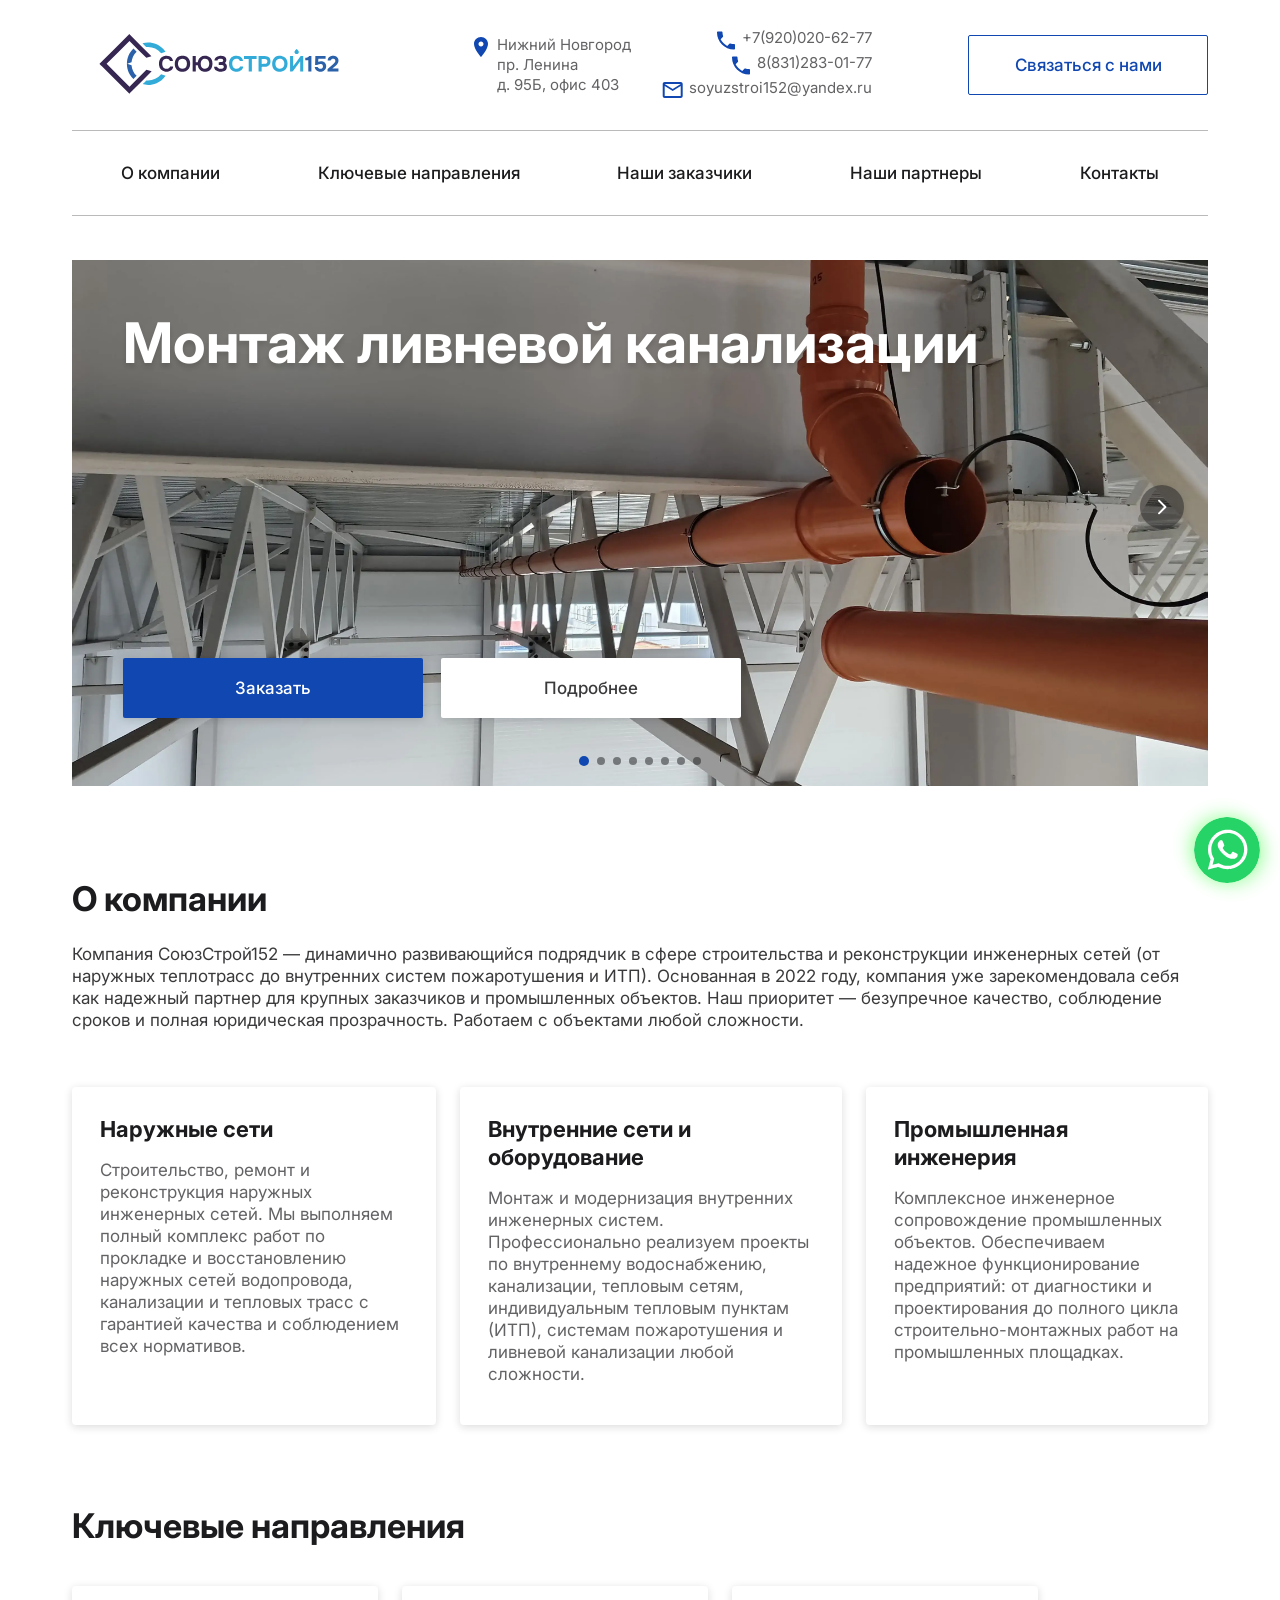
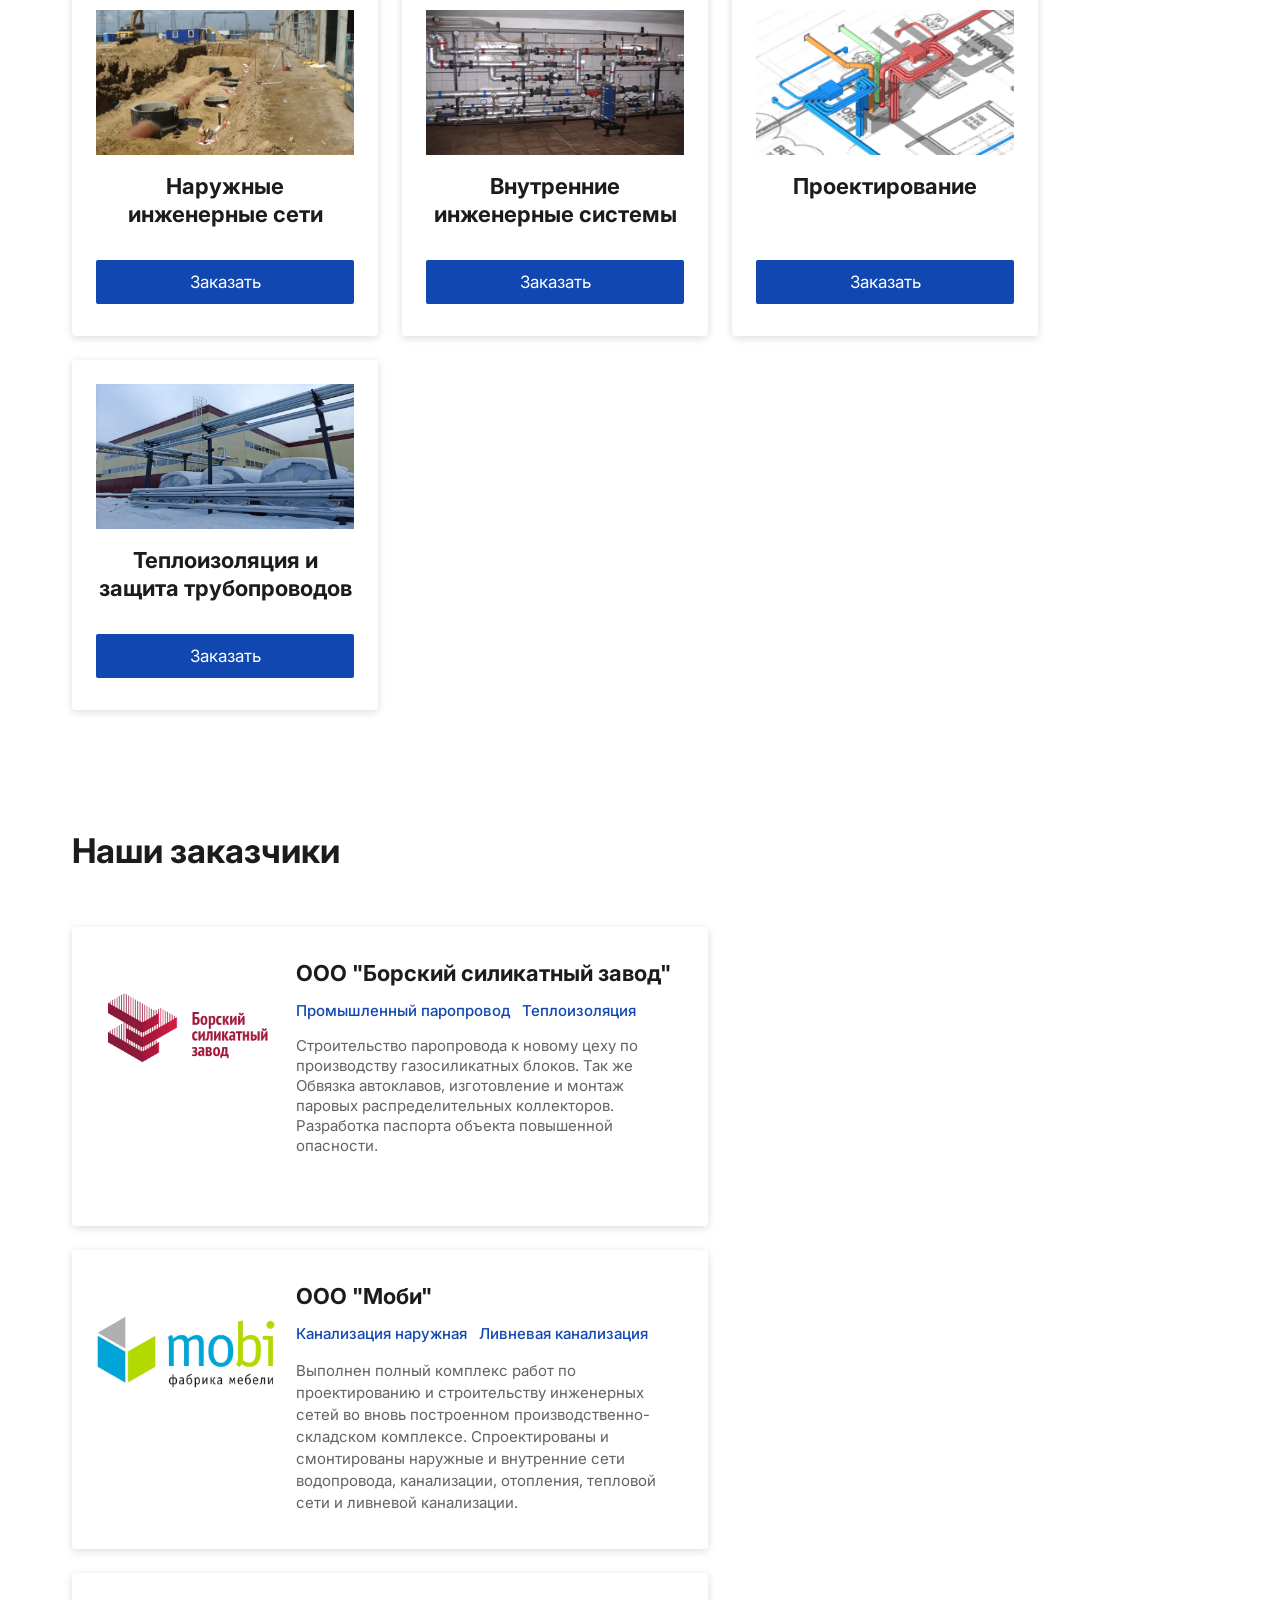
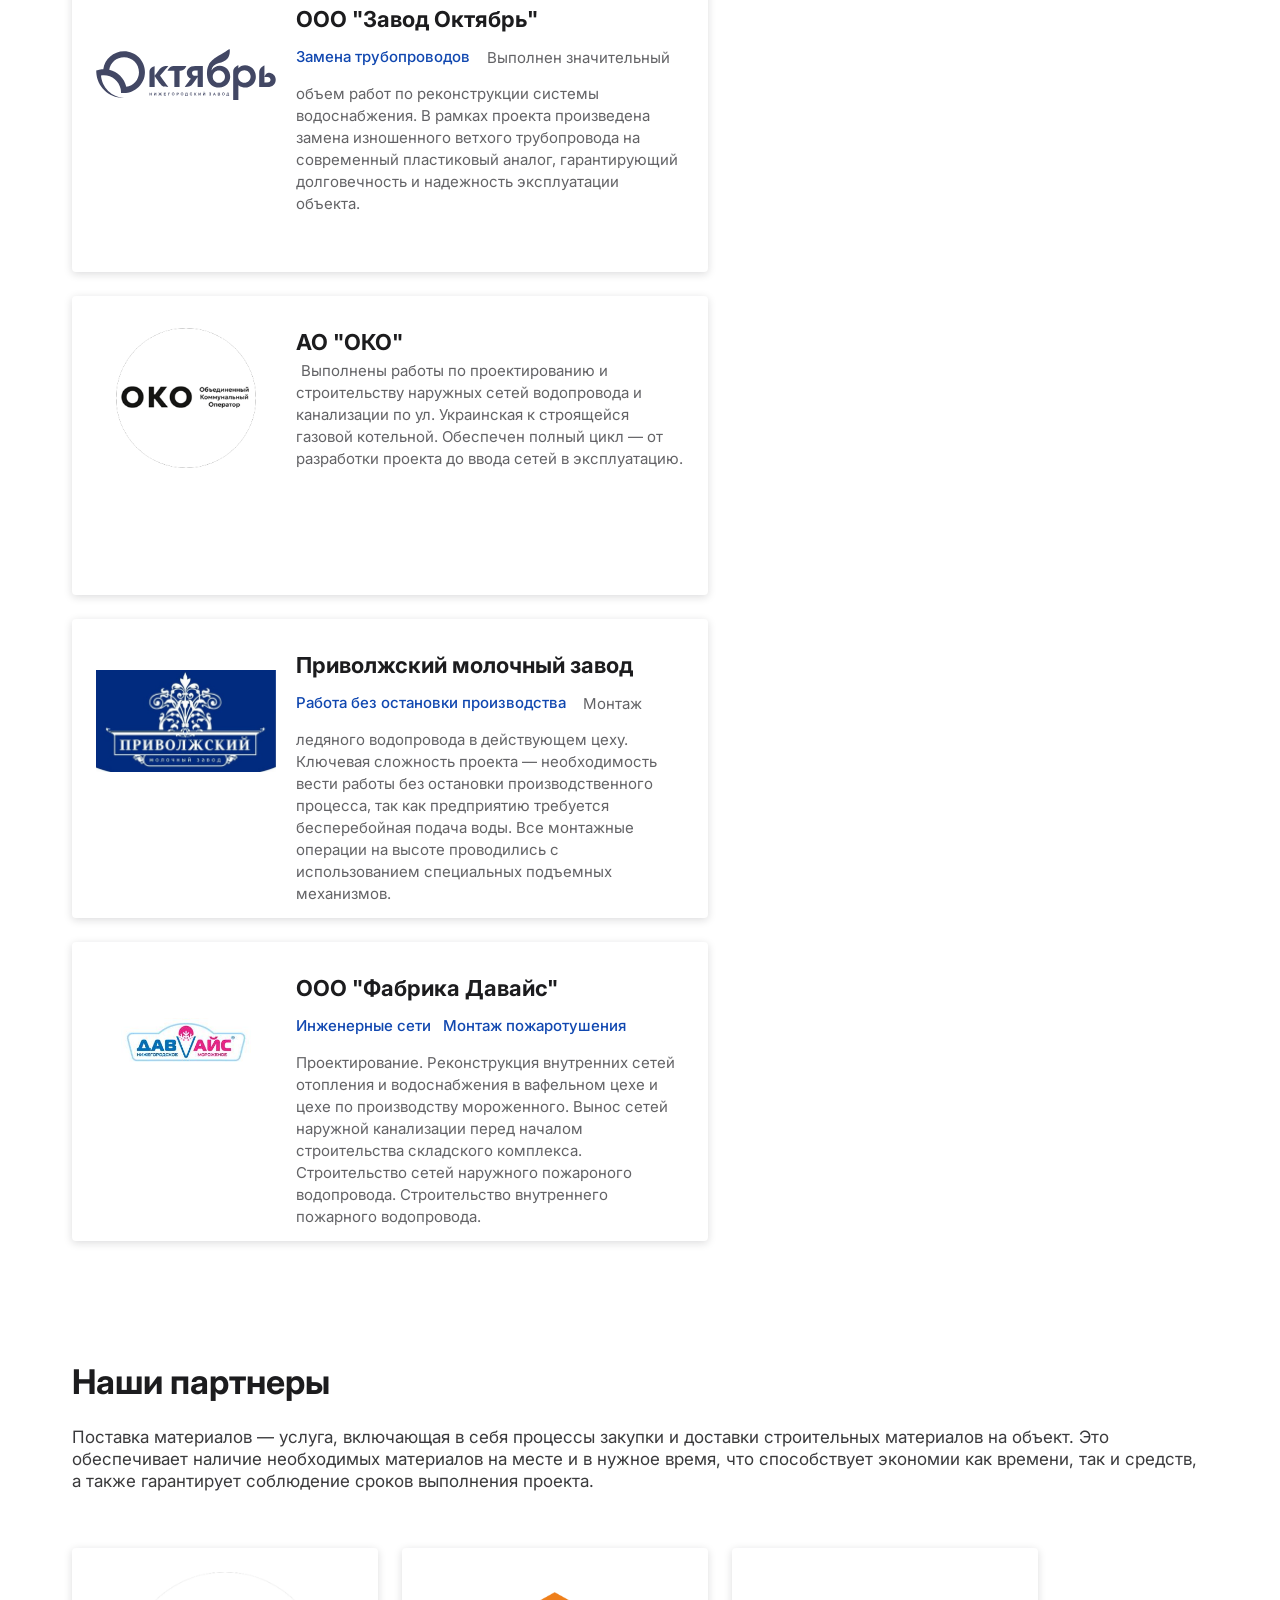
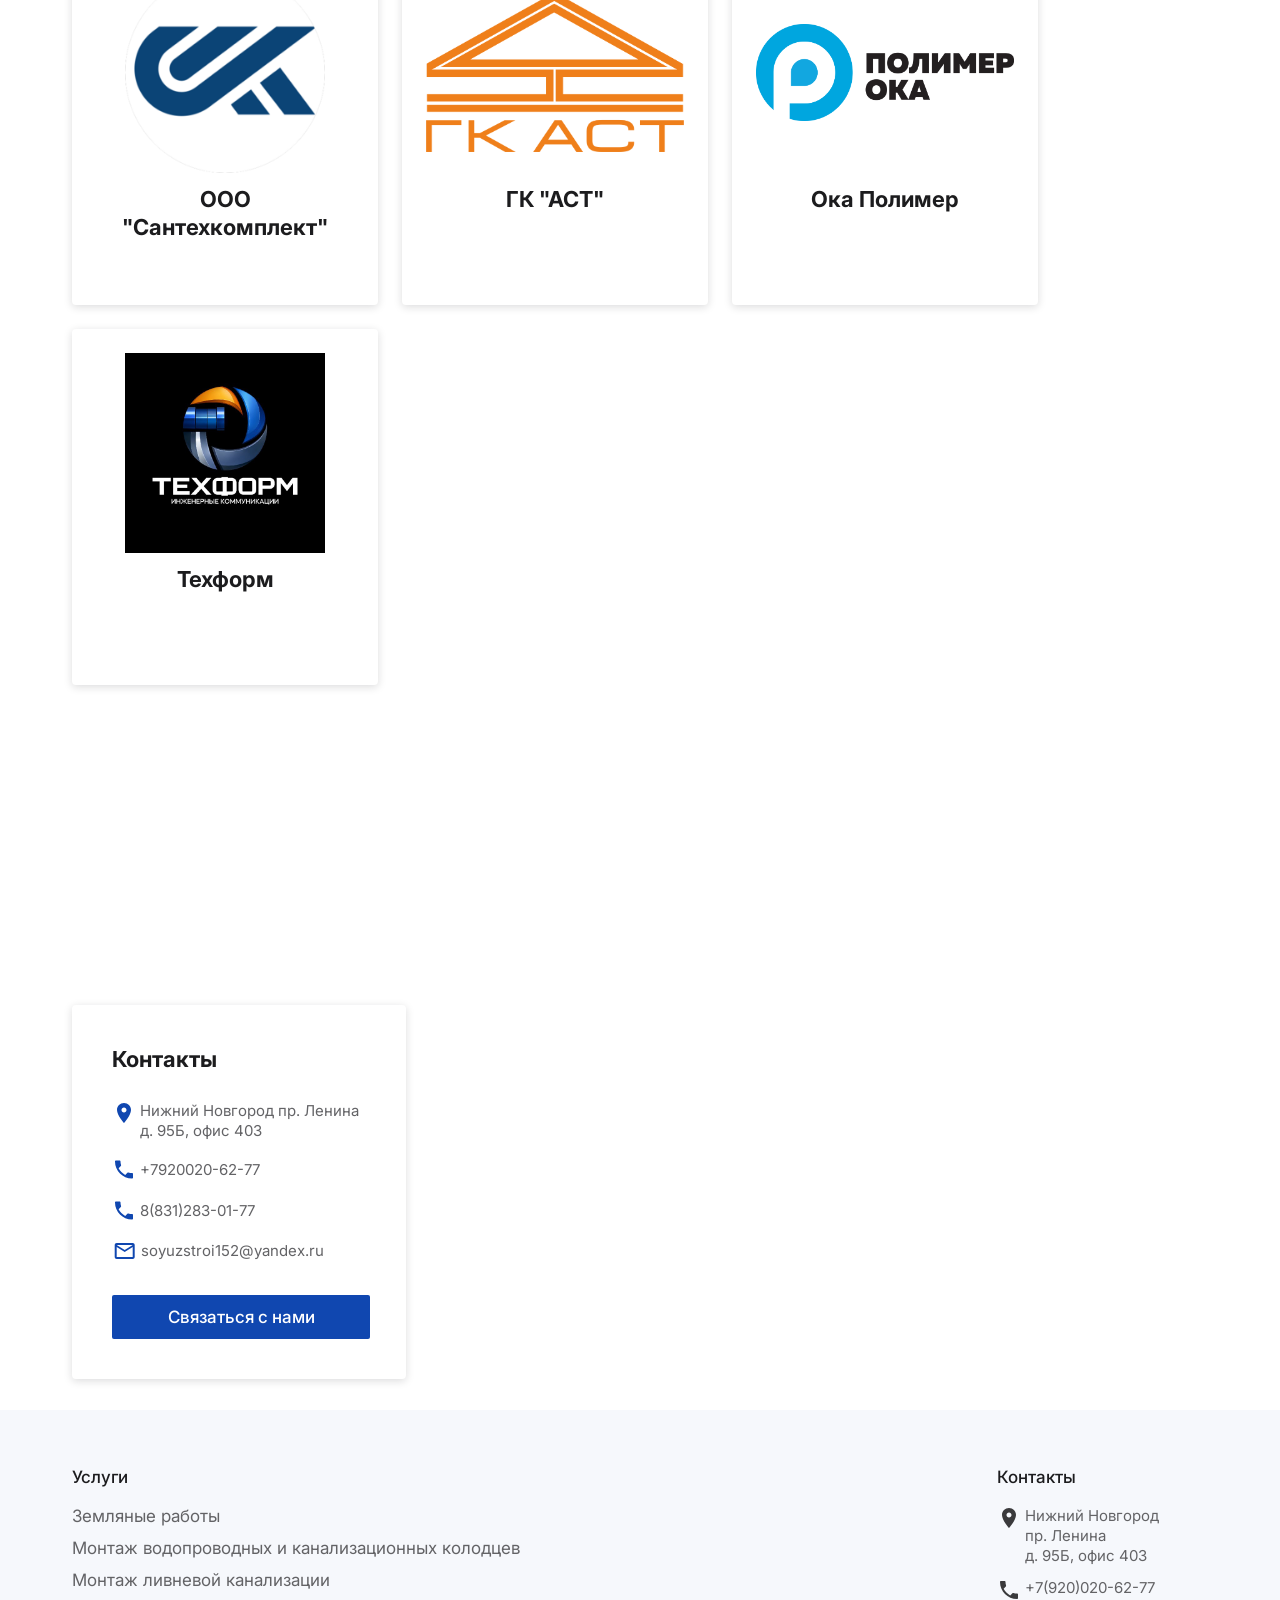
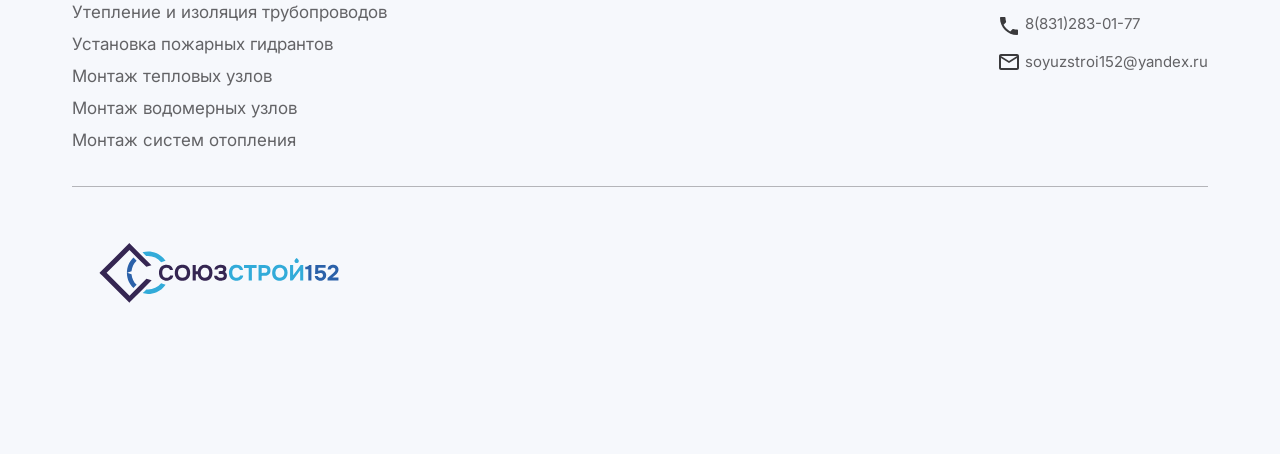
==== index.html @ fe75e85d "add montazh-livnevoi-kanalizacii page" ====
<!DOCTYPE html>
<html lang="ru">

<head>
   <meta charset="UTF-8">
    <meta name="viewport" content="width=device-width, initial-scale=1, maximum-scale=1">
    <meta name="format-detection" content="telephone=no">

    <!-- Primary Meta Tags (для поисковых систем) -->
   <title>СоюзСтрой152 | Строительство и реконструкция инженерных сетей в Нижнем Новгороде</title>
    <meta name="description" content="Строительство и реконструкция наружных и внутренних инженерных сетей в Нижнем Новгороде и области. Водопровод, канализация, отопление, ИТП, пожаротушение, ливневка, паропроводы. Работа с крупными заказчиками. Звоните: +7(920)020-62-77">
    <meta name="keywords" content="строительство инженерных сетей Нижний Новгород, реконструкция, водопровод, канализация, отопление, ИТП, пожаротушение, монтаж на высоте, СоюзСтрой152">
    <meta name="robots" content="index, follow">
    <meta name="author" content="СоюзСтрой152">
    <!-- Open Graph Meta Tags -->
   <meta property="og:title" content="СоюзСтрой152 | Строительство и реконструкция инженерных сетей в Нижнем Новгороде">
    <meta property="og:description" content="Строительство и реконструкция наружных и внутренних инженерных сетей. Водопровод, канализация, отопление, ИТП, пожаротушение. Работа с крупными заказчиками. +7(920)020-62-77">
    <meta property="og:image" content="https://www.soyuzstroi152.ru/assets/banners/Banner7.webp">
    <meta property="og:image:alt" content="СоюзСтрой152 - Строительство и реконструкция инженерных сетей в Нижнем Новгороде">
    <meta property="og:url" content="https://www.soyuzstroi152.ru">
    <meta property="og:type" content="website">
    <meta property="og:site_name" content="СоюзСтрой152">
    <link rel="icon" href="favicon-32x32.ico" type="image/x-icon">
    <link rel="shortcut icon" href="favicon-32x32.ico" type="image/x-icon">
    <!-- Twitter Card Tags -->
    <meta name="twitter:card" content="summary_large_image">
    <meta name="twitter:title" content="СоюзСтрой152">
    <meta name="twitter:description"
        content="Строительство и реконструкция наружных и внутренних инженерных сетей. Водопровод, канализация, отопление, ИТП, пожаротушение, ливневка, паропроводы. Работа с крупными заказчиками, монтаж на высоте, теплоизоляция. Надёжно и без остановки производства. Звоните: +7(920)020-62-77">
    <meta name="twitter:image" content="https://www.soyuzstroi152.ru/assets/banners/Banner7.webp">
    <meta name="twitter:url" content="https://www.soyuzstroi152.ru">
    <!-- Yandex.Metrika counter -->
    <script type="text/javascript">
        (function(m,e,t,r,i,k,a){
            m[i]=m[i]||function(){(m[i].a=m[i].a||[]).push(arguments)};
            m[i].l=1*new Date();
            for (var j = 0; j < document.scripts.length; j++) {if (document.scripts[j].src === r) { return; }}
            k=e.createElement(t),a=e.getElementsByTagName(t)[0],k.async=1,k.src=r,a.parentNode.insertBefore(k,a)
        })(window, document,'script','https://mc.yandex.ru/metrika/tag.js?id=108718761', 'ym');

        ym(108718761, 'init', {webvisor:true, clickmap:true, ecommerce:"dataLayer", referrer: document.referrer, url: location.href, accurateTrackBounce:true, trackLinks:true});
    </script>
    <noscript>
        <div>
            <img src="https://mc.yandex.ru/watch/108718761" style="position:absolute; left:-9999px;" alt="" />
        </div>
    </noscript>
    <!-- /Yandex.Metrika counter -->


    <link rel="stylesheet" href="reset.css" />
    <link rel="stylesheet" href="styles.css" />
    <title>СоюзСтрой152 | Строительство и реконструкция инженерных сетей в Нижнем Новгороде</title>
    <script src="script.js" defer></script>
    <link rel="preconnect" href="https://fonts.googleapis.com">
    <link rel="preconnect" href="https://fonts.gstatic.com" crossorigin>
    <link href="https://fonts.googleapis.com/css2?family=Inter:wght@100..900&display=swap" rel="stylesheet">
   <link rel="manifest" href="/site.webmanifest" type="application/manifest+json">

    <link rel="stylesheet" href="components/modal/modal.css" />
    <script src="components/modal/modal.js" defer></script>
    <link rel="stylesheet" href="components/carousel/carousel.css" />
    <script src="components/carousel/carousel.js" defer></script>
    <link rel="stylesheet" href="components/accordion/accordion.css" />
    <script src="components/accordion/accordion.js" defer></script>
    <link rel="stylesheet" href="components/image/image.css" />
    <script>
    fetch('breadcrumb.json')
        .then(response => response.json())
        .then(data => {
        const script = document.createElement('script');
        script.type = 'application/ld+json';
        script.textContent = JSON.stringify(data);
        document.head.appendChild(script);
        });
    </script>
</head>

<body>
    <div class="page">
        <header class="page-header">
            <a class="logo" href="https://www.soyuzstroi152.ru">
                <img class="logo" src="assets/logo.svg" alt="logo"></a>
            <div class="contacts">
                <div class="contacts">
                    <div class="contacts-col">
                        <div class="contacts-item">
                            <img src="assets/Location.svg" alt="location">
                            <span class="contact-info">
                                Нижний Новгород<br>
                                пр. Ленина<br>
                                д. 95Б, офис 403
                            </span class="contact-info">
                        </div>
                    </div>
                    <div class="contacts-col-right" style="align-items: flex-end">
                        <div class="contacts-item">
                            <img src="assets/Phone.svg" alt="phone">
                            <span href="tel:+79200206277"  class="contact-info">
                                +7(920)020-62-77
                            </span>
                        </div>
                        <div class="contacts-item">
                            <img src="assets/Phone.svg" alt="phone">
                            <span class="contact-info">
                                8(831)283-01-77
                            </span>
                        </div>
                        <div class="contacts-item">
                            <img src="assets/Mail.svg" alt="mail">
                            <span class="contact-info">soyuzstroi152@yandex.ru</span>
                        </div>
                    </div>
                </div>
            </div>
                <a class="header-button" href="tel:+7(920)020-62-77">
                    Связаться с нами
                </a>
                <div class="burger-menu">
                    <div class="menu-toggle" onclick="toggleMenu()">
                        <img src="assets/Menu.svg" alt="burger menu">
                    </div>
                    <div class="menu-items">
                        <button class="menu-close" onclick="toggleMenu()">
                            <img src="assets/close.svg" alt="close" width="24">
                        </button>
                        <ul>
                            <li><a href="https://www.soyuzstroi152.ru/#about">О компании</a></li>
                            <li><a href="https://www.soyuzstroi152.ru/#activities">Ключевые направления</a></li>
                            <li><a href="https://www.soyuzstroi152.ru/#customers">Наши заказчики</a></li>
                            <li><a href="https://www.soyuzstroi152.ru/#friends">Наши партнеры</a></li>
                            <li><a href="https://www.soyuzstroi152.ru/#contacts">Контакты</a></li>
                        </ul>
                        <div class="contacts-col-container1">
                            <div class="contacts-item">
                                <img src="assets/Location.svg" alt="location" width="20">
                                <h5>
                                    Нижний Новгород
                                    пр. Ленина
                                    д. 95Б, офис 403
                                </h5>
                            </div>
                            <div class="contacts-item1">
                                <img src="assets/Phone.svg" alt="phone" width="20">
                                <h5>
                                    +7(920)020-62-77
                                </h5>
                            </div>
                            <div class="contacts-item1">
                                <img src="assets/Mail.svg" alt="mail" width="20">
                                <h5>soyuzstroi152@yandex.ru</h5>
                            </div>
                        </div>
                        <a class="menu-button"
                            href="tel:+7(920)020-62-77">Связаться
                            с нами</a>
                    </div>
                </div>
                <div class="overlay hidden" onclick="toggleMenu()"></div>
        </header>
        <div class="menu">
            <div class="menu-item">
                <a href="#about">О компании</a>
            </div>
            <div class="menu-item">
                <a href="#activities">Ключевые направления</a>
            </div>
            <div class="menu-item">
                <a href="#customers">Наши заказчики</a>
            </div>
            <div class="menu-item">
                <a href="#friends">Наши партнеры</a>
            </div>
            <div class="menu-item">
                <a href="#contacts">Контакты</a>
            </div>
        </div>
        <div class="carousel autoscroll">
            <div class="slides mobile-full-screen">
                <div class="slide show">
                    <div class="banner">
                        <div class="image cover 54x25 mobile:3x2">
                            <img src="assets/banners/Banner1.webp"
                                srcset="assets/banners/Banner_mob1.webp 600w, assets/banners/Banner1.webp"
                                sizes="(max-width: 600px) 600px, 100vw" alt="banner">
                        </div>
                        <div class="inner">
                            <div class="text">
                                <h1>Монтаж ливневой канализации</h1>
                            </div>
                            <div class="buttons">
                                <button class="button1" onclick="openModal('form-modal')">Заказать</button>
                                <button class="button2"
                                    onclick="goToLink('https://www.soyuzstroi152.ru/montazh-livnevoi-kanalizacii')">Подробнее
                                </button>
                            </div>
                        </div>
                    </div>
                </div>
                <div class="slide show">
                    <div class="banner">
                        <div class="image cover 54x25 mobile:3x2">
                            <img src="assets/banners/Banner2.webp"
                                srcset="assets/banners/Banner_mob2.webp 600w, assets/banners/Banner2.webp"
                                sizes="(max-width: 600px) 600px, 100vw" alt="banner">
                        </div>
                        <div class="inner">
                            <div class="text">
                                <h1 >Установка пожарных гидрантов</h1>
                            </div>
                            <div class="buttons">
                                <button class="button1" onclick="openModal('form-modal')">Заказать</button>
                                 <button class="button2"
                                    onclick="goToLink('https://www.soyuzstroi152.ru/ustanovka-pozharnih-gidrantov')">Подробнее
                                </button>
                            </div>
                        </div>
                    </div>
                </div>
                <div class="slide show">
                    <div class="banner">
                        <div class="image cover 54x25 mobile:3x2">
                            <img src="assets/banners/Banner3.webp"
                                srcset="assets/banners/Banner_mob3.webp 600w, assets/banners/Banner3.webp"
                                sizes="(max-width: 600px) 600px, 100vw" alt="banner">
                        </div>
                        <div class="inner">
                            <div class="text">
                                <h1 id="text">Утепление и изоляция трубопроводов</h1>
                            </div>
                            <div class="buttons">
                                <button class="button1" onclick="openModal('form-modal')">Заказать</button>
                            </div>
                        </div>
                    </div>
                </div>
                <div class="slide show">
                    <div class="banner">
                        <div class="image cover 54x25 mobile:3x2">
                            <img src="assets/banners/Banner4.webp"
                                srcset="assets/banners/Banner_mob4.webp 600w, assets/banners/Banner4.webp"
                                sizes="(max-width: 600px) 600px, 100vw" alt="banner">
                        </div>
                        <div class="inner">
                            <div class="text">
                                <h1>Земляные работы</h1>
                            </div>
                            <div class="buttons">
                                <button class="button1" onclick="openModal('form-modal')">Заказать</button>
                            </div>
                        </div>
                    </div>
                </div>
                <div class="slide show">
                    <div class="banner">
                        <div class="image cover 54x25 mobile:3x2">
                            <img src="assets/banners/Banner5.webp"
                                srcset="assets/banners/Banner_mob5.webp 600w, assets/banners/Banner5.webp"
                                sizes="(max-width: 600px) 600px, 100vw" alt="banner">
                        </div>
                        <div class="inner">
                            <div class="text">
                                <h1 id="text">Монтаж водопроводных и канализационных колодцев</h1>
                            </div>
                            <div class="buttons">
                                <button class="button1" onclick="openModal('form-modal')">Заказать</button>
                            </div>
                        </div>
                    </div>
                </div>
                 <div class="slide show">
                    <div class="banner">
                        <div class="image cover 54x25 mobile:3x2">
                            <img src="assets/banners/Banner6.webp"
                                srcset="assets/banners/Banner_mob6.webp 600w, assets/banners/Banner6.webp"
                                sizes="(max-width: 600px) 600px, 100vw" alt="banner">
                        </div>
                        <div class="inner">
                            <div class="text">
                                <h1 id="text">Монтаж водомерных узлов</h1>
                            </div>
                            <div class="buttons">
                                <button class="button1" onclick="openModal('form-modal')">Заказать</button>
                            </div>
                        </div>
                    </div>
                </div>
                <div class="slide show">
                    <div class="banner">
                        <div class="image cover 54x25 mobile:3x2">
                            <img src="assets/banners/Banner7.webp"
                                srcset="assets/banners/Banner_mob7.webp 600w, assets/banners/Banner7.webp"
                                sizes="(max-width: 600px) 600px, 100vw" alt="banner">
                        </div>
                        <div class="inner">
                            <div class="text">
                                <h1>Монтаж тепловых узлов</h1>
                            </div>
                            <div class="buttons">
                                <button class="button1" onclick="openModal('form-modal')">Заказать</button>
                            </div>
                        </div>
                    </div>
                </div>
                <div class="slide show">
                    <div class="banner">
                        <div class="image cover 54x25 mobile:3x2">
                            <img src="assets/banners/Banner8.webp"
                                srcset="assets/banners/Banner_mob8.webp 600w, assets/banners/Banner8.webp"
                                sizes="(max-width: 600px) 600px, 100vw" alt="banner">
                        </div>
                        <div class="inner">
                            <div class="text">
                                <h1>Монтаж систем отопления</h1>
                            </div>
                            <div class="buttons">
                                <button class="button1" onclick="openModal('form-modal')">Заказать</button>
                            </div>
                        </div>
                    </div>
                </div>
            </div>
            <div class="controls dark">
                <button class="prev">
                    <img src="assets/Previous.svg" alt="back">
                </button>
                <button class="next">
                    <img src="assets/Next.svg" alt="forward">
                </button>
            </div>
            <div class="indicators inside">
            </div>
        </div>
        <div class="info" id="about">
            <h2>О компании</h2>
            <p>
                Компания СоюзСтрой152 — динамично развивающийся подрядчик в сфере строительства и реконструкции инженерных сетей 
                (от наружных теплотрасс до внутренних систем пожаротушения и ИТП). 
                Основанная в 2022 году, компания уже зарекомендовала себя как надежный партнер для крупных заказчиков и промышленных объектов. 
                Наш приоритет — безупречное качество, соблюдение сроков и полная юридическая прозрачность. Работаем с объектами любой сложности.
            </p>
        </div>
        <div class="advantage-list">
            <div class="advantage-card">
                <div class="advantage-title">
                    <h3>Наружные сети</h3>
                </div>
                <p style="color: #636366;">Строительство, ремонт и реконструкция наружных инженерных сетей. 
                    Мы выполняем полный комплекс работ по прокладке и восстановлению наружных сетей водопровода, канализации и тепловых трасс с 
                    гарантией качества и соблюдением всех нормативов.
                </p>
            </div>
            <div class="advantage-card">
                <div class="advantage-title">
                    <h3>Внутренние сети и оборудование</h3>
                </div>
                <p style="color: #636366;">Монтаж и модернизация внутренних инженерных систем. 
                    Профессионально реализуем проекты по внутреннему водоснабжению, канализации, тепловым сетям, индивидуальным тепловым пунктам (ИТП), 
                    системам пожаротушения и ливневой канализации любой сложности.
                </p>
            </div>
            <div class="advantage-card">
                <div class="advantage-title">
                    <h3>Промышленная инженерия</h3>
                </div>
                <p style="color: #636366;">Комплексное инженерное сопровождение промышленных объектов. 
                    Обеспечиваем надежное функционирование предприятий: от диагностики и проектирования 
                    до полного цикла строительно-монтажных работ на промышленных площадках.
                </p>
            </div>
        </div>
        <div class="heading" id="activities">
            <h2>Ключевые направления</h2>
        </div>
        <div class="card-list">
            <div class="card">
                <img class="image-card" src="assets/activities/activities1.webp" alt="delivery">
                <h3 class="card-title1">Наружные инженерные сети</h3>
                <button class="button3" onclick="openModal('form-modal')">Заказать</button>
            </div>
            <div class="card">
                <img class="image-card"  src="assets/activities/activities2.webp" 
                    alt="loading into the car">
                <h3 class="card-title1">Внутренние инженерные системы</h3>
                <button class="button3" onclick="openModal('form-modal')">Заказать</button>
            </div>
            <div class="card">
                <img class="image-card" src="assets/activities/activities3.webp" 
                    alt="oversized transportation">
                <h3 class="card-title1">Проектирование</h3>
                <button class="button3" onclick="openModal('form-modal')">Заказать</button>
            </div>
            <div class="card">
                <img class="image-card"  src="assets/activities/activities4.webp" 
                    alt="multimodal transportation">
                <h3 class="card-title1">Теплоизоляция и защита трубопроводов</h3>
                <button class="button3" onclick="openModal('form-modal')">Заказать</button>
            </div>
        </div>
        <div class="info" id="customers">
            <h2>Наши заказчики</h2>
        </div>
        <div class="card-list">
            <div class="card-equipment">
                <div class="card-image">
                    <div class="image 9x7 mobile:3x2">
                        <img src="assets/customers/bsz.png" alt="borskii silikatnii zavod">
                    </div>
                </div>
                <div class="description">
                    <h3>ООО "Борский силикатный завод"</h3>
                    <div class="card-links">
                        <a onclick="openModal('form-modal')">Промышленный паропровод</a>
                        <a onclick="openModal('form-modal')">Теплоизоляция</a>
                    </div>
                    <span class="equipment-info" style="display: flex">Строительство паропровода к новому цеху по производству газосиликатных блоков. 
                        Так же Обвязка автоклавов, изготовление и монтаж паровых распределительных коллекторов. 
                        Разработка паспорта объекта повышенной опасности.
                    </span>
                </div>
            </div>
            <div class="card-equipment">
                <div class="card-image">
                    <div class="image 9x7 mobile:3x2">
                        <img src="assets/customers/mobi.png" alt="mobi">
                    </div>
                </div>
                <div class="description">
                    <h3>ООО "Моби"</h3>
                    <div class="card-links">
                        <a onclick="openModal('form-modal')"> Канализация наружная </a>
                        <a onclick="openModal('form-modal')"> Ливневая канализация </a>
                    </div>
                    <span class="equipment-info">Выполнен полный комплекс работ по проектированию и строительству инженерных сетей во вновь построенном 
                        производственно-складском комплексе. Спроектированы и смонтированы наружные и внутренние сети водопровода, канализации, отопления, 
                        тепловой сети и ливневой канализации.
                    </span>
                </div>
            </div>
            <div class="card-equipment">
                <div class="card-image">
                    <div class="image 9x7 mobile:3x2">
                          <img src="assets/customers/oktyabr.svg" alt="oktyabr">
                    </div>
                </div>
                <div class="description">
                    <h3>ООО "Завод Октябрь"</h3>
                    <div class="card-links">
                        <a onclick="openModal('form-modal')">Замена трубопроводов</a>
                    </div>
                    <span class="equipment-info">Выполнен значительный объем работ по реконструкции системы водоснабжения. 
                        В рамках проекта произведена замена изношенного ветхого трубопровода на современный пластиковый аналог, 
                        гарантирующий долговечность и надежность эксплуатации объекта.
                    </span>
                </div>
            </div>
            <div class="card-equipment">
                <div class="card-image">
                    <div class="image 9x7 mobile:3x2">
                          <img src="assets/customers/oko.png" alt="oko">
                    </div>
                </div>
                <div class="description">
                    <h3>АО "ОКО"</h3>
                    <div class="card-links">
                    </div>
                    <span span class="equipment-info">Выполнены работы по проектированию и строительству наружных сетей водопровода и канализации по ул. Украинская 
                        к строящейся газовой котельной. Обеспечен полный цикл — от разработки проекта до ввода сетей в эксплуатацию.
                    </span>
                </div>
            </div>
            <div class="card-equipment">
                <div class="card-image">
                    <div class="image 9x7 mobile:3x2">
                        <img src="assets/customers/pmz.jpg" alt="pmz">
                    </div>
                </div>
                <div class="description">
                    <h3>Приволжский молочный завод</h3>
                    <div class="card-links">
                        <a onclick="openModal('form-modal')">Работа без остановки производства</a>
                    </div>
                    <span class="equipment-info">Монтаж ледяного водопровода в действующем цеху. 
                        Ключевая сложность проекта — необходимость вести работы без остановки производственного процесса, 
                        так как предприятию требуется бесперебойная подача воды. Все монтажные операции на высоте проводились с 
                        использованием специальных подъемных механизмов.
                    </span>
                </div>
            </div>
            <div class="card-equipment">
                <div class="card-image">
                    <div class="image 9x7 mobile:3x2">
                        <img src="assets/customers/davice.jpeg" alt="davice">
                    </div>
                </div>
                <div class="description">
                    <h3>ООО "Фабрика Давайс"</h3>
                    <div class="card-links">
                        <a onclick="openModal('form-modal')">Инженерные сети</a>
                        <a onclick="openModal('form-modal')">Монтаж пожаротушения</a>
                    </div>
                    <span class="equipment-info">Проектирование. Реконструкция внутренних сетей отопления и водоснабжения в вафельном цехе и цехе по производству мороженного. 
                        Вынос сетей наружной канализации перед началом строительства складского комплекса. 
                        Строительство сетей наружного пожароного водопровода. 
                        Строительство внутреннего пожарного водопровода.
                    </span>
                </div>
            </div>
        </div>
        <div class="info" id="friends">
            <h2>Наши партнеры</h2>
            <p>Поставка материалов — услуга, включающая в себя процессы закупки и доставки строительных материалов на
                объект. Это обеспечивает наличие необходимых материалов на месте и в нужное время, что способствует
                экономии
                как времени, так и средств, а также гарантирует соблюдение сроков выполнения проекта.</p>
        </div>
        <div class="card-list">
             <div class="card">
               <div class="image 9x7 mobile:3x2">
                        <img src="assets/friends/santehkomplekt.png" alt="santehkomplekt">
                    </div>
                <h3 class="card-title1">ООО "Сантехкомплект"</h3>
            </div>
            <div class="card">
               <div class="image 9x7 mobile:3x2">
                        <img src="assets/friends/ast.png" alt="gk ast">
                    </div>
                <h3 class="card-title1">ГК "АСТ"</h3>
            </div>
            <div class="card">
                <div class="image 9x7 mobile:3x2">
                    <img src="assets/friends/oka_polimer.png" alt="oka polimer">
                </div>
                <h3 class="card-title1">Ока Полимер</h3>
            </div>
            <div class="card">
                <div class="image 9x7 mobile:3x2">
                    <img src="assets/friends/tehform.jpg" alt="techform">
                </div>
                <h3 class="card-title1">Техформ</h3>
            </div>
        </div>
        <!-- <div class="heading" id="uslugi">
            <h2>Услуги</h2>
        </div>
        <div class="card-list">
            <div class="card">
                <img class="image-card image mobile:2x1" src="assets/services/Excavation.webp" alt="excavation">
                <h3 class="card-title">Земляные работы</h3>
                <div class="card-description">Комплекс работ по перемещению и изменению грунта на строительных участках.
                </div>
                <button class="button4" onclick="openModal('form-modal')">Подробнее</button>
            </div>
            <div class="card">
                <img class="image-card" src="assets/services/Dismantling.webp" alt="dismantling">
                <h3 class="card-title">Демонтаж</h3>
                <div class="card-description">Разнообразные работы: от демонтажа стен и
                    перегородок до снятия кровли и разрушения фундаментов.</div>
                <button class="button4" onclick="openModal('form-modal')">Подробнее</button>
            </div>
            <div class="card">
                <img class="image-card image mobile:2x1" src="assets/services/Rigging-work.webp" alt="rigging works">
                <h3 class="card-title">Такелажные работы</h3>
                <div class="card-description">Транспортировка и подъем грузов с использованием специального
                    оборудования.</div>
                <button class="button4" onclick="openModal('form-modal')">Подробнее</button>
            </div>
            <div class="card">
                <img class="image-card image mobile:2x1" src="assets/services/Removal.webp" alt="removal">
                <h3 class="card-title">Уборка и вывоз</h3>
                <div class="card-description">Уборка различных участков от мусора и отходов, включая их последующую
                    утилизацию.</div>
                <button class="button4" onclick="openModal('form-modal')">Подробнее</button>
            </div>
            <div class="card">
                <img class="image-card image mobile:2x1" src="assets/services/Roadworks.webp" alt="roadworks">
                <h3 class="card-title">Дорожные работы</h3>
                <div class="card-description">Формирование, обслуживание и восстановление транспортной инфраструктуры.
                </div>
                <button class="button4" onclick="openModal('form-modal')">Подробнее</button>
            </div>
            <div class="card">
                <img class="image-card image mobile:2x1" src="assets/services/Supply-of-materials.webp"
                    alt="supply of materials">
                <h3 class="card-title">Поставка материалов</h3>
                <div class="card-description">Приобретение и своевременная поставка строительных материалов на
                    строительную площадку.
                </div>
                <button class="button4" onclick="openModal('form-modal')">Подробнее</button>
            </div>
        </div> -->
        <!-- <div class="carousel with-padding-in-indicators" id="carousel-reviews">
            <div class="slides show-2">
                <div class="show slide avito">
                    <div class="card-review">
                        <div class="card-name">
                            <img class="user-pic" src="assets/reviews/v.png" alt="user picture">
                            <span class="name">Владимир Богданов</span>
                        </div>
                        <div class="comment-container">
                            <div class="card-rating-web">
                                <span class="date" id="date">6 марта 2024</span>
                                <div class="card-rating">
                                    <img src="assets/rating.svg" width="88" alt="rating">
                                    <span class="review-name">«Аренда экскаватора погрузчика JCB 4CX»</span>
                                </div>
                            </div>
                            <div class="card-rating-mob">
                                <div class="rating">
                                    <span class="date" id="date">6 марта 2024</span>
                                    <img src="assets/rating.svg" width="88" alt="rating">
                                </div>
                                <span class="review-name">«Аренда экскаватора погрузчика JCB 4CX»</span>
                            </div>
                            <div <div class="comment-items">
                                <span class="comment-heading">Комментарий</span>
                                <span class="comment">Самая адекватная специалист который я встречал конструктивная
                                    готова к
                                    разговору Дарья 10 баллов таких людей бы побольше в этой сфере</span>
                            </div>
                            <a class="link"
                                href="https://www.avito.ru/user/86cf5f2c543cd81d71f222488368351a/profile/all?src=sharing&sellerId=86cf5f2c543cd81d71f222488368351at"
                                target="_blank">Отзыв Авито</a>
                        </div>
                    </div>
                </div>
                <div class="show slide avito">
                    <div class="card-review">
                        <div class="card-name">
                            <img class="user-pic" src="assets/reviews/a.png" alt="user picture">
                            <span class="name">Александр</span>
                        </div>
                        <div class="comment-container">
                            <div class="card-rating-web">
                                <span class="date">4 марта 2024</span>
                                <div class="card-rating">
                                    <img src="assets/rating.svg" width="88" alt="rating">
                                    <span class="review-name">«Аренда экскаватора погрузчика JCB 4CX»</span>
                                </div>
                            </div>
                            <div class="card-rating-mob">
                                <div class="rating">
                                    <span class="date">4 марта 2024</span>
                                    <img src="assets/rating.svg" width="88" alt="rating">
                                </div>
                                <span class="review-name">«Аренда экскаватора погрузчика JCB 4CX»</span>
                            </div>
                            <div class="comment-items">
                                <span class="comment-heading">Комментарий</span>
                                <span class="comment">Все прошло отлично, услуга оказана. Рекомендую</span>
                            </div>
                            <a class="link"
                                href="https://www.avito.ru/user/86cf5f2c543cd81d71f222488368351a/profile/all?src=sharing&sellerId=86cf5f2c543cd81d71f222488368351at"
                                target="_blank">Отзыв Авито</a>
                        </div>
                    </div>
                </div>
                <div class="show slide yandex">
                    <div class="card-review">
                        <div class="card-name">
                            <img class="user-pic" src="assets/reviews/e.png" alt="user picture">
                            <span class="name">Екатерина Н.</span>
                        </div>
                        <div class="comment-container">
                            <div class="card-rating-web">
                                <span class="date">11 октября 2023</span>
                                <div class="card-rating">
                                    <img src="assets/rating.svg" width="88" alt="rating">
                                    <span class="review-name">«Грузоперевозки по России»</span>
                                </div>
                            </div>
                            <div class="card-rating-mob">
                                <div class="rating">
                                    <span class="date">11 октября 2023</span>
                                    <img src="assets/rating.svg" width="88" alt="rating">
                                </div>
                                <span class="review-name">«Грузоперевозки по России»</span>
                            </div>
                            <div class="comment-items">
                                <span class="comment-heading">Комментарий</span>
                                <span class="comment">Прекрасно справились с переездом, марштрут Казань-Питер! Рада, что
                                    нашла профессионалов своего дела. Оперативно сориентировали по цене, которая кстати
                                    очень приемлемая!</span>
                            </div>
                            <a class="link"
                                href="https://yandex.ru/maps/org/spetslogistika/30889117406/reviews/?ll=30.472264%2C59.866931&utm_medium=mapframe&utm_source=maps%22%20style%3D%22color%3A&z=15"
                                target="_blank">Отзыв Яндекс.Карты</a>
                        </div>
                    </div>
                </div>
                <div class="show slide yandex">
                    <div class="card-review">
                        <div class="card-name">
                            <img class="user-pic" src="assets/reviews/n.png" alt="user picture">
                            <span class="name">Надежда Павловская</span>
                        </div>
                        <div class="comment-container">
                            <div class="card-rating-web">
                                <span class="date">8 октября 2023</span>
                                <div class="card-rating">
                                    <img src="assets/rating.svg" width="88" alt="rating">
                                    <span class="review-name">«Грузоперевозки по России»</span>
                                </div>
                            </div>
                            <div class="card-rating-mob">
                                <div class="rating">
                                    <span class="date">8 октября 2023</span>
                                    <img src="assets/rating.svg" width="88" alt="rating">
                                </div>
                                <span class="review-name">«Грузоперевозки по России»</span>
                            </div>
                            <div class="comment-items">
                                <span class="comment-heading">Комментарий</span>
                                <span class="comment">Благодарю компанию СоюзСтрой152 за прекрасно проделанную
                                    работу, за
                                    профессионализм сотрудников, вежливое отношение и качественную доставку
                                    груза!</span>
                            </div>
                            <a class="link"
                                href="https://yandex.ru/maps/org/spetslogistika/30889117406/reviews/?ll=30.472264%2C59.866931&utm_medium=mapframe&utm_source=maps%22%20style%3D%22color%3A&z=15"
                                target="_blank">Отзыв Яндекс.Карты</a>
                        </div>
                    </div>
                </div>
                <div class="show slide yandex">
                    <div class="card-review">
                        <div class="card-name">
                            <img class="user-pic" src="assets/reviews/e1.png" alt="user picture">
                            <span class="name">Елена Николаева</span>
                        </div>
                        <div class="comment-container">
                            <div class="card-rating-web">
                                <span class="date">6 октября 2023</span>
                                <div class="card-rating">
                                    <img src="assets/rating.svg" width="88" alt="rating">
                                    <span class="review-name">«Грузоперевозки по России»</span>
                                </div>
                            </div>
                            <div class="card-rating-mob">
                                <div class="rating">
                                    <span class="date">6 октября 2023</span>
                                    <img src="assets/rating.svg" width="88" alt="rating">
                                </div>
                                <span class="review-name">«Грузоперевозки по России»</span>
                            </div>
                            <div class="comment-items">
                                <span class="comment-heading">Комментарий</span>
                                <span class="comment">Я в ВОСТОРГЕ!!!! Предстоял очень сложный переезд, на довольно
                                    большое
                                    расстояние, очень долго искала к какой компании обратиться. Ни капли не пожалела,
                                    что
                                    сделала...</span>
                            </div>
                            <a class="link"
                                href="https://yandex.ru/maps/org/spetslogistika/30889117406/reviews/?ll=30.472264%2C59.866931&utm_medium=mapframe&utm_source=maps%22%20style%3D%22color%3A&z=15"
                                target="_blank">Отзыв Яндекс.Карты</a>
                        </div>
                    </div>
                </div>
                <div class="show slide yandex">
                    <div class="card-review">
                        <div class="card-name">
                            <img class="user-pic" src="assets/reviews/v.png" alt="user picture">
                            <span class="name">Вероника Архипова</span>
                        </div>
                        <div class="comment-container">
                            <div class="card-rating-web">
                                <span class="date">23 сентября 2023</span>
                                <div class="card-rating">
                                    <img src="assets/rating.svg" width="88" alt="rating">
                                    <span class="review-name">«Грузоперевозки по России»</span>
                                </div>
                            </div>
                            <div class="card-rating-mob">
                                <div class="rating">
                                    <span class="date">23 сентября 2023</span>
                                    <img src="assets/rating.svg" width="88" alt="rating">
                                </div>
                                <span class="review-name">«Грузоперевозки по России»</span>
                            </div>
                            <div class="comment-items">
                                <span class="comment-heading">Комментарий</span>
                                <span class="comment">Обращалась в данное агентство для организации переезда с Орла в
                                    Питер.
                                    Быстро договорились обо всем по телефону, все максимально четко и понятно объяснили,
                                    как
                                    все будет...</span>
                            </div>
                            <a class="link"
                                href="https://yandex.ru/maps/org/spetslogistika/30889117406/reviews/?ll=30.472264%2C59.866931&utm_medium=mapframe&utm_source=maps%22%20style%3D%22color%3A&z=15"
                                target="_blank">Отзыв Яндекс.Карты</a>
                        </div>
                    </div>
                </div>
                <div class="show slide 2gis">
                    <div class="card-review">
                        <div class="card-name">
                            <img class="user-pic" src="assets/reviews/i.png" alt="user picture">
                            <span class="name">Ирина Литвинова</span>
                        </div>
                        <div class="comment-container">
                            <div class="card-rating-web">
                                <span class="date">12 сентября 2023</span>
                                <div class="card-rating">
                                    <img src="assets/rating.svg" width="88" alt="rating">
                                    <span class="review-name">«Грузоперевозки по России»</span>
                                </div>
                            </div>
                            <div class="card-rating-mob">
                                <div class="rating">
                                    <span class="date">12 сентября 2023</span>
                                    <img src="assets/rating.svg" width="88" alt="rating">
                                </div>
                                <span class="review-name">«Грузоперевозки по России»</span>
                            </div>
                            <div class="comment-items">
                                <span class="comment-heading">Комментарий</span>
                                <span class="comment">Хочу отметить, что сотрудники всегда работают оперативно,
                                    качественно
                                    и внимательно прислушиваются к моим требованиям. Работаю с этой компанией не первый
                                    год...</span>
                            </div>
                            <a class="link" href="https://2gis.ru/spb/firm/70000001060965737/tab/reviews"
                                target="_blank">Отзыв 2ГИС</a>
                        </div>
                    </div>
                </div>
                <div class="show slide 2gis">
                    <div class="card-review">
                        <div class="card-name">
                            <img class="user-pic" src="assets/reviews/l.png" alt="user picture">
                            <span class="name">Лариса Жук</span>
                        </div>
                        <div class="comment-container">
                            <div class="card-rating-web">
                                <span class="date">8 сентября 2023</span>
                                <div class="card-rating">
                                    <img src="assets/rating.svg" width="88" alt="rating">
                                    <span class="review-name">«Грузоперевозки по России»</span>
                                </div>
                            </div>
                            <div class="card-rating-mob">
                                <div class="rating">
                                    <span class="date">8 сентября 2023</span>
                                    <img src="assets/rating.svg" width="88" alt="rating">
                                </div>
                                <span class="review-name">«Грузоперевозки по России»</span>
                            </div>
                            <div class="comment-items">
                                <span class="comment-heading">Комментарий</span>
                                <span class="comment">Регулярно заказываю в Спецлогистике перевозку экскаваторов с
                                    одного
                                    объекта на другой. За все время сотрудничества ни разу не было никаких проблем.
                                    Машина...</span>
                            </div>
                            <a class="link" href="https://2gis.ru/spb/firm/70000001060965737/tab/reviews"
                                target="_blank">Отзыв 2ГИС</a>
                        </div>
                    </div>
                </div>
                <div class="show slide 2gis">
                    <div class="card-review">
                        <div class="card-name">
                            <img class="user-pic" src="assets/reviews/e.png" alt="user picture">
                            <span class="name">Елизавета Овсянная</span>
                        </div>
                        <div class="comment-container">
                            <div class="card-rating-web">
                                <span class="date">5 сентября 2023</span>
                                <div class="card-rating">
                                    <img src="assets/rating.svg" width="88" alt="rating">
                                    <span class="review-name">«Грузоперевозки по России»</span>
                                </div>
                            </div>
                            <div class="card-rating-mob">
                                <div class="rating">
                                    <span class="date">5 сентября 2023</span>
                                    <img src="assets/rating.svg" width="88" alt="rating">
                                </div>
                                <span class="review-name">«Грузоперевозки по России»</span>
                            </div>
                            <div class="comment-items">
                                <span class="comment-heading">Комментарий</span>
                                <span class="comment">Регулярно сотрудничаем с данной логистической компанией, лучшая в
                                    городе. Адекватная цена и качество работы импонирует более чем! Рекомендую!</span>
                            </div>
                            <a class="link" href="https://2gis.ru/spb/firm/70000001060965737/tab/reviews"
                                target="_blank">Отзыв 2ГИС</a>
                        </div>
                    </div>
                </div>
                <div class="show slide 2gis">
                    <div class="card-review">
                        <div class="card-name">
                            <img class="user-pic" src="assets/reviews/e1.png" alt="user picture">
                            <span class="name">Елена Сахарова</span>
                        </div>
                        <div class="comment-container">
                            <div class="card-rating-web">
                                <span class="date">31 августа 2023</span>
                                <div class="card-rating">
                                    <img src="assets/rating.svg" width="88" alt="rating">
                                    <span class="review-name">«Грузоперевозки по России»</span>
                                </div>
                            </div>
                            <div class="card-rating-mob">
                                <div class="rating">
                                    <span class="date">31 августа 2023</span>
                                    <img src="assets/rating.svg" width="88" alt="rating">
                                </div>
                                <span class="review-name">«Грузоперевозки по России»</span>
                            </div>
                            <div class="comment-items">
                                <span class="comment-heading">Комментарий</span>
                                <span class="comment">Очень понравилось работать с данной транспортной компанией.
                                    Перевозила
                                    хрупкий груз (люстры и светильники) из Санкт-Петербурга в Москву. Всё чётко, начиная
                                    от...</span>
                            </div>
                            <a class="link" href="https://2gis.ru/spb/firm/70000001060965737/tab/reviews"
                                target="_blank">Отзыв 2ГИС</a>
                        </div>
                    </div>
                </div>
                <div class="show slide avito">
                    <div class="card-review">
                        <div class="card-name">
                            <img class="user-pic" src="assets/reviews/p.png" alt="user picture">
                            <span class="name">Пользователь</span>
                        </div>
                        <div class="comment-container">
                            <div class="card-rating-web">
                                <span class="date">11 апреля 2023</span>
                                <div class="card-rating">
                                    <img src="assets/rating.svg" width="88" alt="rating">
                                    <span class="review-name">«Грузоперевозки по России попутный груз»</span>
                                </div>
                            </div>
                            <div class="card-rating-mob">
                                <div class="rating">
                                    <span class="date">11 апреля 2023</span>
                                    <img src="assets/rating.svg" width="88" alt="rating">
                                </div>
                                <span class="review-name">«Грузоперевозки по России попутный груз»</span>
                            </div>
                            <div class="comment-items">
                                <span class="comment-heading">Комментарий</span>
                                <span class="comment">Отличная компания. Учли все моменты и во время приехали.</span>
                            </div>
                            <a class="link"
                                href="https://www.avito.ru/user/86cf5f2c543cd81d71f222488368351a/profile/all?src=sharing&sellerId=86cf5f2c543cd81d71f222488368351at"
                                target="_blank">Отзыв Авито</a>
                        </div>
                    </div>
                </div>
                <div class="show slide avito">
                    <div class="card-review">
                        <div class="card-name">
                            <img class="user-pic" src="assets/reviews/u.png" alt="user picture">
                            <span class="name">Юлия</span>
                        </div>
                        <div class="comment-container">
                            <div class="card-rating-web">
                                <span class="date">3 марта 2023</span>
                                <div class="card-rating">
                                    <img src="assets/rating.svg" width="88" alt="rating">
                                    <span class="review-name">«Грузоперевозки по России попутный груз»</span>
                                </div>
                            </div>
                            <div class="card-rating-mob">
                                <div class="rating">
                                    <span class="date">3 марта 2023</span>
                                    <img src="assets/rating.svg" width="88" alt="rating">
                                </div>
                                <span class="review-name">«Грузоперевозки по России попутный груз»</span>
                            </div>
                            <div class="comment-items">
                                <span class="comment-heading">Комментарий</span>
                                <span class="comment">Замечательная компания. В срок, быстро и вовремя доставили груз.
                                    Водитель помог все разгрузить, всегда на связи менеджер, очень оперативно.
                                    Спасибо!</span>
                            </div>
                            <a class="link"
                                href="https://www.avito.ru/user/86cf5f2c543cd81d71f222488368351a/profile/all?src=sharing&sellerId=86cf5f2c543cd81d71f222488368351at"
                                target="_blank">Отзыв Авито</a>
                        </div>
                    </div>
                </div>
            </div>
            <div class="indicators">
            </div>
        </div> -->
        <div class="contact-container">
            <h3>Контакты</h3>
            <div class="contacts-col-container">
                <div class="contacts-item">
                    <img class="contact-icon" src="assets/Location.svg" alt="location">
                    <span class="contact-info">
                        Нижний Новгород
                        пр. Ленина
                        д. 95Б, офис 403
                    </span>
                </div>
                <div class="contacts-item1">
                    <img class="contact-icon" src="assets/Phone.svg" alt="phone">
                    <span class="contact-info">+7920020-62-77</span>
                </div>
                 <div class="contacts-item1">
                    <img class="contact-icon" src="assets/Phone.svg" alt="phone">
                    <span class="contact-info">8(831)283-01-77</span>
                </div>
                <div class="contacts-item1">
                    <img class="contact-icon" src="assets/Mail.svg" alt="mail">
                    <span class="contact-info">soyuzstroi152@yandex.ru</span>
                </div>
            </div>
            <a class="button3" href="tel:+7(920)020-62-77">Связаться с нами</a>
        </div>
    </div>
    <iframe id="contacts" title="yandex-map" class="map" 
        src="https://yandex.ru/map-widget/v1/?um=constructor%3Af2e4f0c6394a9d39ff410735a6fb97b8046e6c0f4b3bfcd24cb765606fe67df3&amp;source=constructor" width="100%" height="600" frameborder="0">
    </iframe>
    <a class="whatsapp-button" aria-label="Напишите нам в Whatsapp"
        href="https://api.whatsapp.com/send/?phone=79200206277&text&type=phone_number&app_absent=0" target="_blank">
        <svg width="66" height="66" viewBox="0 0 66 66" fill="none" xmlns="http://www.w3.org/2000/svg">
            <g clip-path="url(#clip0_1654_2513)">
                <path
                    d="M29.8415 0.14176C19.529 1.21168 10.4927 6.8191 5.0013 15.5589C-2.78464 27.9339 -1.328 44.2922 8.50755 55.0687C13.9603 61.0371 20.7665 64.6078 28.9392 65.7679C30.4603 65.9871 35.5263 65.9742 37.1247 65.7679C44.5884 64.7367 51.2658 61.4238 56.3447 56.2418C58.0204 54.5402 58.3685 54.1406 59.4771 52.6711C62.7771 48.2754 64.9298 42.9129 65.7677 37.0605C65.9868 35.5394 65.9868 30.4605 65.7677 28.9394C65.2134 25.0336 64.195 21.7078 62.5837 18.4464C60.8564 14.9918 59.1033 12.5297 56.3575 9.75817C51.2658 4.60192 44.8978 1.39215 37.5759 0.309338C35.9904 0.0773069 31.4142 -0.0258181 29.8415 0.14176ZM38.0271 13.1871C49.5642 15.9328 56.1126 27.5859 52.4001 38.7492C51.4462 41.6367 49.9251 44.0472 47.6306 46.3547C44.7302 49.2679 41.5978 50.9695 37.5115 51.8332C36.39 52.0781 35.7454 52.1297 33.7732 52.1297C30.5118 52.1425 28.4751 51.7172 25.6005 50.4539C24.8915 50.1445 24.2212 49.8867 24.1052 49.8867C24.0021 49.8867 21.656 50.4925 18.8845 51.2273C16.1259 51.9492 13.8443 52.5422 13.8314 52.5293C13.8056 52.5164 14.4243 50.2218 15.1849 47.4375L16.5771 42.3586L15.9712 41.1211C14.6048 38.3496 13.999 35.707 13.999 32.4843C14.0118 26.9672 15.9583 22.2879 19.8513 18.4336C22.9064 15.4043 26.7736 13.5222 31.2595 12.839C31.4786 12.8132 32.7806 12.8004 34.1599 12.8261C36.2997 12.8648 36.8798 12.9164 38.0271 13.1871Z"
                    fill="#25D366" />
                <path
                    d="M32.2908 16.1391C25.9744 16.5902 20.1994 21.102 18.1756 27.1734C17.5311 29.1328 17.3506 30.293 17.3506 32.4844C17.3506 35.823 17.9822 38.0531 19.8643 41.3273L20.1607 41.8688L19.3615 44.7949C18.9232 46.4063 18.5752 47.7598 18.6139 47.7855C18.6396 47.8113 20.0061 47.4762 21.6561 47.0508L24.6596 46.2516L26.2193 47.0379C28.7846 48.3141 31.0146 48.8555 33.7861 48.8555C40.7084 48.8555 47.0377 44.2922 49.2291 37.6922C49.8865 35.6941 50.0541 34.6758 50.0541 32.4844C50.0541 30.9117 49.9896 30.2027 49.7705 29.1328C48.3654 22.5457 43.1834 17.4926 36.6092 16.3195C35.2041 16.0746 33.9021 16.023 32.2908 16.1391ZM28.385 23.6285C28.7975 24.0926 30.4604 28.2047 30.3701 28.5527C30.3314 28.7074 29.9447 29.2875 29.5193 29.8547C29.0939 30.409 28.7459 30.9504 28.7459 31.0664C28.7459 31.3113 29.7771 32.8453 30.5764 33.7863C31.44 34.8047 33.0771 36.0422 34.4564 36.7512C36.1967 37.6148 36.2869 37.6148 37.2795 36.3902C38.517 34.882 38.633 34.7789 38.9682 34.8691C39.3549 34.9852 43.0416 36.7125 43.4283 36.9574C43.7119 37.1379 43.7248 37.2152 43.6604 38.0145C43.6217 38.4914 43.4928 39.123 43.3768 39.4195C43.1061 40.0898 42.1264 40.9922 41.1467 41.4691C40.4635 41.8043 40.2959 41.8301 38.865 41.8301C37.4342 41.8301 37.2279 41.7914 36.0936 41.3918C34.2244 40.7215 33.0643 40.1672 31.6592 39.2262C28.9521 37.4215 25.7424 33.7992 24.4275 31.0535C23.8604 29.8547 23.6799 28.9523 23.7443 27.5859C23.8088 26.3098 24.1311 25.4719 24.9818 24.4148C25.6779 23.5641 26.142 23.3449 27.2377 23.332C27.9982 23.332 28.1529 23.3707 28.385 23.6285Z"
                    fill="#25D366" />
            </g>
            <defs>
                <clipPath id="clip0_1654_2513">
                    <rect width="66" height="66" rx="33" fill="white" />
                </clipPath>
            </defs>
        </svg>
    </a>
    <footer>
        <div class="page">
            <div class="footer-container">
                <div class="footer-items">
                    <h4 class="link-heading">Услуги</h4>
                    <a class="links" href="https://www.soyuzstroi152.ru/">Земляные работы</a>
                    <a class="links" href="https://www.soyuzstroi152.ru/">Монтаж водопроводных и канализационных колодцев</a>
                    <a class="links" href="https://www.soyuzstroi152.ru/montazh-livnevoi-kanalizacii">Монтаж ливневой канализации</a>
                    <a class="links" href="https://www.soyuzstroi152.ru/">Утепление и изоляция трубопроводов</a>
                    <a class="links" href="https://www.soyuzstroi152.ru/ustanovka-pozharnih-gidrantov">Установка пожарных гидрантов</a>
                    <a class="links" href="https://www.soyuzstroi152.ru/">Монтаж тепловых узлов</a>
                    <a class="links" href="https://www.soyuzstroi152.ru/">Монтаж водомерных узлов</a>
                    <a class="links" href="https://www.soyuzstroi152.ru/">Монтаж систем отопления</a>
                </div>
                <div class="footer-items">
                    <h4 class="link-heading">Контакты</h4>
                    <div class="item">
                        <img src="assets/location-footer.svg" alt="location">
                        <span class="contact-info">Нижний Новгород<br>
                            пр. Ленина<br>
                            д. 95Б, офис 403
                        </span>
                    </div>
                    <div class="item">
                        <img src="assets/phone-footer.svg" alt="phone">
                        <span class="contact-info">+7(920)020-62-77 </span>
                    </div>
                    <div class="item">
                        <img src="assets/phone-footer.svg" alt="phone">
                        <span class="contact-info">8(831)283-01-77</span>
                    </div>
                    <div class="item">
                        <div id="mail">
                            <img src="assets/mail-footer.svg" alt="mail">
                            <span class="contact-info">soyuzstroi152@yandex.ru</span>
                        </div>
                    </div>
                </div>
            </div>
            <hr>
            <div class="footer-container" style="align-items: center;">
                <div class="logo"><img src="assets/logo.svg" alt="logo"></div>
                <!-- <div id="social-networks">
                    <a class="social-network" href="https://www.instagram.com/soyuzstroi152/" target="_blank">
                        <img src="assets/instagram.svg" alt="instagram">
                    </a>
                    <a class="social-network"
                        href="https://api.whatsapp.com/send/?phone=79992099988&text&type=phone_number&app_absent=0"
                        target="_blank">
                        <img src="assets/whatsapp.svg" alt="whatsapp">
                    </a>
                    <a class="social-network" href="https://t.me/soyuzstroi152" target="_blank">
                        <img src="assets/tg.svg" alt="telegram">
                    </a>
                </div> -->
            </div>
            <div class="footer-container-mob">
                <div class="accordion">
                    <div class="accordion-section">
                        <h4 class="accordion-title">Ключевые направления</h4>
                        <div class="accordion-content">
                            <a class="links" href="https://www.soyuzstroi152.ru/">Наружные инженерные сети</a>
                            <a class="links" href="https://www.soyuzstroi152.ru/">Внутренние инженерные системы</a>
                            <a class="links" href="https://www.soyuzstroi152.ru/">Проектирование</a>
                            <a class="links" href="https://www.soyuzstroi152.ru/">Теплоизоляция и защита трубопроводов</a>
                        </div>
                    </div>
                    <div class="accordion-section">
                        <h4 class="accordion-title">Наши партнеры</h4>
                        <div class="accordion-content">
                            <a class="links" href="https://www.soyuzstroi152.ru/">ООO "Сантехкомплект"</a>
                            <a class="links" href="https://www.soyuzstroi152.ru/">ГK "АСТ"</a>
                            <a class="links" href="https://www.soyuzstroi152.ru/">Ока Полимер</a>
                            <a class="links" href="https://www.soyuzstroi152.ru/">Техформ"</a>
                        </div>
                    </div>
                    <div class="accordion-section">
                        <h4 class="accordion-title">Услуги</h4>
                        <div class="accordion-content">
                            <a class="links" href="https://www.soyuzstroi152.ru/">Земляные работы</a>
                            <a class="links" href="https://www.soyuzstroi152.ru/">Монтаж водопроводных и канализационных колодцев</a>
                            <a class="links" href="https://www.soyuzstroi152.ru/montazh-livnevoi-kanalizacii">Монтаж ливневой канализации</a>
                            <a class="links" href="https://www.soyuzstroi152.ru/">Утепление и изоляция трубопроводов</a>
                            <a class="links" href="https://www.soyuzstroi152.ru/ustanovka-pozharnih-gidrantov">Установка пожарных гидрантов</a>
                            <a class="links" href="https://www.soyuzstroi152.ru/">Монтаж тепловых узлов</a>
                            <a class="links" href="https://www.soyuzstroi152.ru/">Монтаж водомерных узлов</a>
                            <a class="links" href="https://www.soyuzstroi152.ru/">Монтаж систем отопления</a>
                        </div>
                    </div>
                    <h4 class="link-heading">Контакты</h4>
                    <div class="item">
                        <img src="assets/location-footer.svg" alt="location" width="20">
                        <span class="contact-info">Нижний Новгород
                            пр. Ленина
                            д. 95Б, офис 403</span>
                    </div>
                    <div class="item">
                        <img src="assets/phone-footer.svg" alt="phone" width="20">
                        <span class="contact-info">+7-920-020-62-77
                            (Отдел логистики)</span>
                    </div>
                    <div class="item">
                        <img src="assets/phone-footer.svg" alt="phone" width="20">
                        <span class="contact-info">+7-920-020-62-77
                            (Отдел спецтехники)</span>
                    </div>
                    <div class="item">
                        <div id="mail">
                            <img src="assets/mail-footer.svg" alt="mail" width="20">
                            <span class="contact-info">soyuzstroi152@yandex.ru</span>
                        </div>
                    </div>
                </div>
            </div>
            <div class="footer-container-mob1" style="align-items: center;">
                <img class="logo" src="assets/logo.svg" alt="logo">
                <div id="social-networks">
                    <!-- <a class="social-network" href="https://www.instagram.com/speclg/" target="_blank">
                        <img src="assets/instagram.svg" alt="instagram" width="40">
                    </a> -->
                    <a class="social-network"
                        href="https://api.whatsapp.com/send/?phone=79200206277&text&type=phone_number&app_absent=0"
                        target="_blank">
                        <img src="assets/whatsapp.svg" alt="whatsapp" width="40">
                    </a>
                    <!-- <a class="social-network" href="https://t.me/tk_speclogistika" target="_blank">
                        <img src="assets/tg.svg" alt="telegram" width="40">
                    </a> -->
                </div>
            </div>
    </footer>
    <div class="modal-overlay" id="form-modal">
        <div class="modal">
            <button class="modal-close x">
                <img id="close" src="assets/close.svg" alt="close button">
            </button>
            <form class="modal-content" id="contact-form" action="https://formspree.io/f/xqewdepk"
            method="POST">
                <h3 class="modal-heading1">Оставьте заявку на расчет</h3>
                <h4 class="modal-heading2">Мы рассчитаем стоимость услуг и перезвоним Вам.</h4>
                <div class="modal-item">
                    <label>Услуга</label>
                    <input type="text" name="service">
                </div>
                <div class="modal-item">
                    <label>Ваше имя</label>
                    <input type="text" name="username" placeholder="Иванов Иван" required>
                </div>
                <div class="modal-item">
                    <label>Номер телефона</label>
                    <input type="tel" id="phone" name="phone" required
                        pattern="\+?\d{1,3}?\s?\(?\d{3}\)?\s?\d{3}[-\s]?\d{2}[-\s]?\d{2}"
                        placeholder="+7(920)-020-62-77">
                </div>
                <div class="modal-item">
                    <label>Комментарий</label>
                    <textarea name="comment" rows="3" placeholder="Параметры и описание работ"></textarea>
                </div>
                <label class="modal-item" id="modal-item">
                    <input type="checkbox" class="checkbox" required>
                    <span id="checkbox-text">Отправляя заявку, вы даете согласие на обработку
                        персональных данных</span>
                </label>
                <button class="submit-button" type="submit">Рассчитать</button>
            </form>
        </div>
    </div>
    <div class="modal-overlay" id="success-modal">
        <div class="modal">
            <button class="modal-close x">
                <img id="close" src="assets/close.svg" alt="close">
            </button>
            <div class="modal-content" id="modal-content">
                <h3 class="modal-heading1" id="modal-heading1">Заявка успешно отправлена</h3>
                <p class="modal-heading2" id="modal-heading2">Мы получили вашу заявку. Наш менеджер свяжется с вами в
                    ближайшее время.</p>
                <button class="submit-button x">Закрыть</button>
            </div>
        </div>
    </div>

</body>

</html>
---- styles.css ----
html {
    -webkit-text-size-adjust: 100%; /* Prevent font scaling in landscape */
}

body {
    font-family: 'Inter';
    font-style: normal;
    font-weight: 400;
    font-size: 17px;
    line-height: 22px;
    color: #3A3A3C;
}

h1 {
    font-weight: 700;
    font-size: 56px;
    line-height: 64px;
}

h2 {
    font-weight: 700;
    font-size: 34px;
    line-height: 41px;
    color: #1C1C1E;
}

h3 {
    font-weight: 700;
    font-size: 22px;
    line-height: 28px;
    color: #1C1C1E;
}

h4 {
    font-weight: 500;
    font-size: 17px;
    line-height: 22px;
    color: #1C1C1E;
}

h5 {
    font-weight: 400;
    font-size: 15px;
    line-height: 20px;
    color: #636366;
}

.page {
    max-width: 1440px;
    min-width: 1200px;
    width: 100%;
    margin: 0 auto 100px;
    padding: 0 72px;
}

.page-header {
    display: flex;
    padding-top: 28px;
    align-items: center;
    padding-bottom: 28px;
    justify-content: center
}

.contacts {
    flex: 1;
    display: flex;
    justify-content: space-around;
    padding: 0 5% 0 5%;
    align-items: center;
}

.contact-info, .equipment-info {
    color: #636366;
    font-size: 15px;
    line-height: 20px;
}

.contacts-col-right {
    display: flex;
    flex-direction: column;
}

.contacts-item {
    display: flex;
    align-items: flex-start;
    gap: 4px;
}

.contacts-item1 {
    display: flex;
    align-items: center;
    gap: 4px;
    padding-top: 7px;
}

.header-button {
    justify-content: center;
    color: #1047B0;
    border: 1.5px solid #1047B0;
    width: 240px;
    height: 60px;
    border-radius: 2px;
    background: white;
    transition: color 180ms ease-in-out, border 180ms ease-in-out;
}

.header-button:hover {
    color: #FFFFFF;
    background: #1859D7;
    border: 1px solid #1859D7;
    cursor: pointer;
}

.burger-menu {
    display: none;
}

.menu-items {
    display: none;
}


.menu {
    flex: 1;
    display: flex;
    padding: 12px 0;
    justify-content: space-between;
    border-width: 0.5px 0px;
    border-style: solid;
    border-color: rgba(28, 28, 30, 0.3);
    box-sizing: border-box;
}

a {
    display: flex;
    align-items: center;
    height: 60px;
    font-weight: 500;
    color: #1C1C1E;
    transition: color 80ms ease-in-out;
    cursor: pointer;
    text-decoration: none;
}

a:hover {
    color: #1859D7;
}

.menu-item {
    display: flex;
    flex-direction: row;
    justify-content: center;
    align-items: center;
    gap: 4px;
    margin: 0 auto;
    height: 60px;

}

.banner {
    position: relative;
    width: 100%;
    margin-top: 32px;
   
}

.banner .inner {
    position: absolute;
    top: 0;
    left: 0;
    right: 0;
    bottom: 0;
    padding: 4.5% 4.5% 6%;
    display: flex;
    justify-content: space-between;
    flex-direction: column;
}

.text {
    font-weight: 700;
    font-size: 56px;
    line-height: 64px;
    color: #FFFFFF;
    text-shadow: 0px 4px 4px rgba(28, 28, 30, 0.15);

}

#text {
    color: #1C1C1E;
}

.buttons {
    display: flex;
    flex-direction: row;
    align-items: flex-start;
    padding: 0px;
    gap: 18px;
    font-weight: 500;
}


.button1 {
    display: flex;
    flex-direction: row;
    justify-content: center;
    align-items: center;
    gap: 12px;
    width: 300px;
    height: 60px;
    color: #FFFFFF;
    background: #1047B0;
    box-shadow: 0px 2px 8px rgba(17, 17, 30, 0.15);
    border-radius: 2px;
    cursor: pointer;
    transition: color 180ms ease-in-out;
}

.button1:hover {
    color: #FFFFFF;
    background: #1859D7;
}

.button2 {
    display: flex;
    flex-direction: row;
    justify-content: center;
    align-items: center;
    gap: 12px;
    width: 300px;
    height: 60px;
    color: #3A3A3C;
    background: #FFFFFF;
    box-shadow: 0px 2px 8px rgba(17, 17, 30, 0.15);
    border-radius: 2px;
    cursor: pointer;
    transition: color 180ms ease-in-out;
}

.button2:hover {
    color: #FFFFFF;
    background: #1859D7;
}

.controls.dark .next {
    margin-right: 24px;
}

.controls.dark .prev {
    margin-left: 24px;
}

.info {
    display: flex;
    flex-direction: column;
    margin: 80px 0 56px;
    gap: 24px;
}

.heading {
    margin-bottom: 40px;
}

.advantage-list {
    display: flex;
    justify-content: space-between;
    gap: 24px;
    margin: 0 0 80px;
}

.advantage-card {
    display: flex;
    flex-direction: column;
    gap: 16px;

    padding: 28px 28px 40px 28px;
    background: #FFFFFF;
    box-shadow: 0px 2px 8px rgba(17, 17, 30, 0.15);
    border-radius: 4px;
}

.advantage-title {
    display: flex;
    flex-direction: row;
    align-items: center;
    gap: 12px;
}

.chip-list {
    margin-bottom: 28px;
}

.chip-list li {
    display: inline-block;
    padding: 5px 10px;
    background-color: #FFFFFF;
    font-size: 15px;
    border: 0.5px solid rgba(16, 71, 176, 0.5);
    border-radius: 21px;
    margin-right: 5px;
    margin-top: 12px;
    gap: 12px;
    font-weight: 400;
    font-size: 15px;
    line-height: 20px;
    color: #3A3A3C;
}

.card-list {
    display: flex;
    flex-direction: row;
    flex-wrap: wrap;
    align-items: flex-start;
    align-content: flex-start;
    padding: 0px;
    gap: 24px;
    margin: 0 0 120px;
}

.card {
    width: 306px;
    background: #FFFFFF;
    box-shadow: 0px 2px 8px rgba(17, 17, 30, 0.15);
    border-radius: 4px;
    padding: 24px 24px 32px 24px;
}

.image-card {
    width: 100%;
    height: 145px;
}

.card-title {
    padding: 12px 0;
}

.card-title1 {
    text-align: center;
    padding: 12px 0 24px;
    height: 100px;
}

.card-description {
    padding-bottom: 24px;
    height: 106px;
    font-size: 15px;
    color: #636366;
}

#card-list {
    margin: 32px 0 112px;
}

.card-info {
    display: flex;
    justify-content: space-between;
    flex-direction: row;
    align-items: flex-end;
    padding-bottom: 8px;
}

sup {
    vertical-align: super;
    font-size: smaller;
}

.card-equipment {
    width: 636px;
    height: 299px;
    padding: 32px 24px;
    background: #FFFFFF;
    box-shadow: 0px 2px 8px rgba(17, 17, 30, 0.15);
    border-radius: 4px;
    display: flex;
    gap: 20px;
}

.card-equipment .card-image {
    flex: 1 0 180px;
}

.card-links {
    display: inline-flex;
    flex-wrap: wrap;
    margin: 16px 0 4px;
}

.card-links a {
    color: #1047B0;
    height: 17px;
    margin: 0 12px 12px 0;
    font-size: 15px;
    transition: color 180ms ease-in-out;
}

.card-links a:hover {
    color: #1859D7;
}

.card-content {
    height: 186px;
}

.trawl-card {    
    width: 416px;
    background: #FFFFFF;
    box-shadow: 0px 2px 8px rgba(17, 17, 30, 0.15);
    border-radius: 4px;
    padding: 40px 40px 48px;
}

.tag-list {
    display: flex;
    flex-direction: row;
    flex-wrap: wrap;
    align-items: flex-start;
    gap: 8px;
    padding: 8px 0 20px;
}

.tag-list li {
    display: inline-block;
    padding: 3px 10px 4px;
    flex-direction: row;
    justify-content: center;
    align-items: center;
    padding: 3px 12px 4px;
    gap: 8px;
    background: rgba(16, 71, 176, 0.2);
    border-radius: 19px;
    font-weight: 500;
    font-size: 15px;
    line-height: 20px;
    color: #1047B0;
}

.price {
    font-weight: 500;
    font-size: 17px;
    line-height: 22px;
    color: #1047B0;
    padding-bottom: 12px;
}

.button3 {
    justify-content: center;
    width: 258px;
    height: 44px;
    color: #FFFFFF;
    background: #1047B0;
    border-radius: 2px;
    transition: color 180ms ease-in-out;
    cursor: pointer;
}

.button3:hover {
    color: #FFFFFF;
    background: #1859D7;
}

.button4 {
    padding: 8px 24px;
    width: 258px;
    height: 44px;
    color: #1047B0;
    border: 1.5px solid #1047B0;
    background: #FFFFFF;
    border-radius: 2px;
    transition: color 180ms ease-in-out;
    cursor: pointer;
}

.button4:hover {
    color: #FFFFFF;
    background: #1859D7;
}

.tags-list {
    display: flex;
    flex-direction: row;
    align-items: center;
    gap: 16px;
    margin: 32px 0 20px;
}

.tags-list li.tag {
    display: flex;
    align-items: center;
   
    gap: 8px;
    padding: 10px 24px;
    font-weight: 500;
    color: #78b200;
    border: 0.5px solid rgba(28, 28, 30, 0.3);
    border-radius: 4px;
    cursor: pointer;
    height: 44px;
    transition: color 180ms ease-in-out, border 180ms ease-in-out;
}

.tags-list li:hover {
    border: 0.5px solid #1859D7;
}

#all-reviews {
    color: #1047B0;
}


#rating {
    display: flex;
    align-items: center;
    gap: 20px;
}

.rating-items {
    display: flex;
    align-items: center;
    gap: 12px;
}

.review {
    display: flex;
    justify-content: space-between;
    flex-direction: row;
    align-items: center;
    margin: 0 0 4px;
}

.star {
    height: 24px;
}

.card-review {
    width: 636px;
    height: 280px;
    padding: 28px;
    background: #FFFFFF;
    box-shadow: 0px 2px 8px rgba(17, 17, 30, 0.15);
    border-radius: 4px;
}

.card-name {
    display: flex;
    flex-direction: row;
    align-items: center;
    gap: 12px;
    font-size: 17px;
    color: #1C1C1E;
    font-weight: 500;
    margin-bottom: 4px;
}

.user-pic {
    width: 32px;
    height: 32px;
    border-radius: 20px;
}

.comment-container {
    margin-left: 44px;
}

.date {
    font-size: 15px;
    font-weight: 400;
    color: #636366;
}

.card-rating {
    display: flex;
    flex-direction: row;
    align-items: center;
    gap: 8px;
    margin: 4px 0 12px;
}

.card-rating-mob {
    display: none;
}

.review-name {
    color: #3A3A3C;
}

.comment-items {
    display: flex;
    flex-direction: column;
    gap: 4px;
}

.comment-heading {
    font-weight: 500;
    color: #3A3A3C;
}

.comment {
    color: #636366;
    line-height: 22px;
    height: 66px;
    max-height: 66px;
}

.link {
    text-decoration-line: underline;
    font-weight: 400;
    color: #1047B0;
}

.contact-container {
    position: absolute;
    margin-top: 200px;
    padding: 40px;
    width: 334px;
    background: #FFFFFF;
    box-shadow: 0px 2px 8px rgba(17, 17, 30, 0.15);
    border-radius: 4px;
}

.contacts-col-container {
    gap: 9px;
    display: flex;
    flex-direction: column;
    margin: 28px 0 32px;
}

.map {
    width: 100%;
    height: 600px;
}

@keyframes pulse {
    0% {
        transform: scale(1);
    }

    50% {
        transform: scale(1.02);
    }

    100% {
        transform: scale(1);
    }
}

.phone {
    display: flex;
    position: fixed;
    bottom: 96px;
    right: 20px;  
    height: 48px;
    flex-direction: row;
    justify-content: center;
    align-items: center;
    padding: 0 20px;
    color: #FFFFFF;
    background-color: #24D366;
    box-shadow: 4px 4px 20px rgba(0, 255, 9, 0.3), -4px -4px 20px rgba(0, 255, 9, 0.3);
    border-radius: 32px;
}

.phone:hover {
    animation: pulse 0.6s infinite;
}

.phone a {
    color: #FFFFFF;
    font-weight: 600;
    height: 24px;
    display: flex;
    align-items: center;
}

.whatsapp-button {
    position: fixed;
    bottom: 20px;
    right: 20px;
    background: #FFFFFF;
    box-shadow: 4px 4px 20px rgba(0, 255, 9, 0.3), -4px -4px 20px rgba(0, 255, 9, 0.3);
    border-radius: 50%;
    cursor: pointer;
    transition: all 300ms ease-in-out;
}

.whatsapp-button:hover {
    animation: pulse 0.6s infinite;
}

footer {
    display: flex;
    background-color: #F6F8FC;
}

.footer-container {
    display: flex;
    flex-direction: row;
    justify-content: space-between;
}

.footer-container-mob {
    display: none;
}

.footer-container-mob1 {
    display: none;
}

.link-heading {
    height: 28px;
    margin-top: 56px;
    margin-bottom: 8px;
}

.links {
    height: 28px;
    color: #636366;
    font-weight: 400;
    margin-top: 4px;
    text-decoration: none;
}

.item {
    display: flex;
    flex-direction: row;
    gap: 4px;
    margin-top: 12px;
    align-items: flex-start;
}

#mail {
    display: flex;
    flex-direction: row;
    align-items: center;
    gap: 4px;
}

hr {
    border: none;
    border-top: 0.5px solid rgba(28, 28, 30, 0.3);
    margin: 32px 0 12px;
}

#social-networks {
    display: flex;
    flex-direction: row;
    align-items: center;
    gap: 12px;
}

.social-network {
    background-color: #F6F8FC;
    cursor: pointer;
}

.icon {
    flex-shrink: 0;
}

/* for .slides */
.no-scrollbar {
    overflow-y: auto;
    /* Позволяет вертикальную прокрутку */
    scrollbar-width: none;
    /* Скрывает полосу прокрутки в Firefox */
}

.no-scrollbar::-webkit-scrollbar {
    display: none;
    /* Скрывает полосу прокрутки в Chrome и Safari */
}


@media (max-width: 1200px) {
    .page {
        min-width: 900px;
        width: 100%;
        margin: 0 auto 20px;
        padding: 0 40px;
    }

    .page-header {
        display: flex;
        padding: 28px 0 0 0;
        align-items: center;
        justify-content: space-between;
    }

    h1 {
        font-size: 42px;
        line-height: 50px;
    }

    .contacts {
        display: none;
    }

    .header-button {
        display: none;
    }

    header {
        position: relative;
    }

    .burger-menu {
        display: flex;
        align-items: center;
    }

    .menu-toggle {
        cursor: pointer;
        font-size: 24px;
    }

    .menu-close {
        background: #FFFFFF;
        padding: 44px;
        margin-left: auto;
        margin-right: 0;
    }

    .menu-items {
        position: fixed;
        top: 0;
        right: -100%;
        width: 35%;
        height: 100%;
        background-color: white;
        box-shadow: -2px 0 5px rgba(0, 0, 0, 0.5);
        transition: right 400ms ease-in-out;
        display: flex;
        z-index: 2;
        flex-direction: column;
        align-items: flex-start;
    }

    .menu-items ul {
        list-style-type: none;
        padding: 0;
        margin: 28px 36px 0;
        width: calc(100% - 72px);
    }

    .menu-items li {
        width: 100%;
    }

    .menu-items a {
        padding: 12px;
        width: 100%;
        text-align: left;
        border-bottom: 0.5px solid #BBBBBB;
    }

    .overlay {
        display: block;
        position: fixed;
        top: 0;
        left: 0;
        width: 100%;
        height: 100%;
        opacity: 0;
        background: rgba(0, 0, 0, 0.5);
        transition: all 400ms ease-in-out;
        z-index: 1;
    }

    .overlay.hidden {
        display: none;
    }

    .overlay.active {
        opacity: 1;
    }

    .menu-button {
        padding: 10px 20px;
        width: calc(100% - 72px);
        background-color: #FFFFFF;
        color: #1047B0;
        border: 1px solid #1047B0;
        border-radius: 2px;
        align-self: center;
        height: 60px;
    }

    .contacts-col-container1 {
        margin: 32px 36px 24px;
    }

    .menu-items.active {
        right: 0;
        z-index: 2;
    }

    .menu {
        display: none;
    }

    .text {
        font-size: 40px;
        line-height: 48px;
        width: 100%;
    }

    .advantage-list {
        display: flex;
        flex-wrap: wrap;
        margin: 0 0 96px;
    }

    .heading {
        margin-bottom: 32px;
    }

    .advantage-card {
        width: 100%;
    }

    .chip-list {
        display: none;
    }

    .card-equipment {
        width: 100%;
        height: 100%;
    }

    .contact-container {
        margin-top: 120px;
    }

    footer {
        display: flex;
    }

    .footer-container {
        display: none;
    }

    .footer-container-mob {
        display: block;
        margin-top: 12px;
    }

    .link-heading {
        margin-top: 24px;
    }

    .icon {
        flex-shrink: 0;
    }

    hr {
        display: none;
    }

    .social-networks {
        gap: 12px;
    }

    .item {
        align-items: flex-start;
    }

    .footer-container-mob1 {
        display: flex;
        justify-content: space-between;
        margin: 20px 20px 80px;
        padding-top: 12px;
        border-top: 0.5px solid #B5B6B9;
    }
}

@media (max-width: 899px) {
    .page {
        min-width: 601px;
        width: 100%;
        margin: 0 auto 20px;
        padding: 0 40px;
    }

    body {
        font-size: 14px;
        line-height: 19px;
    }

    h2 {
        font-weight: 700;
        font-size: 20px;
        line-height: 24px;
    }

    h3 {
        font-size: 17px;
        line-height: 22px;
    }

    h4 {
        font-size: 14px;
        line-height: 17px;
    }

    h5 {
        font-weight: 400;
        font-size: 13px;
        line-height: 16px;
    }


    h1 {
        font-size: 28px;
        line-height: 34px;
    }

    .contact-info, .equipment-info {
        font-size: 13px;
        line-height: 16px;
    }

    .button1, .button2 {
      height: 48px;  
      width: 220px
    }

    .menu-items {
        width: 50%;
    }

    .menu-button {
        height: 48px;
    }

    .advantage-icon {
        width: 20px;
    }

    #rating-icon {
        width: 88px;
    }

    .contact-icon {
        width: 20px;
    }

    .controls.external, .controls.dark  {
        display: none;
    }

    #social-networks {
        gap: 8px;
    }

    .info {
        margin: 48px 0;
        gap: 20px;
    }

    .advantage-list {
        gap: 16px;
        margin: 0 0 72px;
    }

    .card-list {
        gap: 16px;
        margin: 0 0 120px;
    }

    .contact-container {
        margin-top: 120px;
    }

    .logo {
        height: 60px;
    }

    .menu-close {
        padding: 48px 44px 32px;
    }

}

@media (max-width: 600px) {

    h1 {
        font-size: 26px;
        line-height: 30px;
    }

    .page {
        min-width: 375px;
        padding: 0;
        margin: 0;
    }

    .page-header {
        display: flex;
        padding: 12px 20px;
        background: #FFFFFF;
        align-items: center;
        width: 100%;
        justify-content: space-between;
    }

    .menu-items {
        width: 75%;
    }
    
    .menu-items ul {
        margin: 28px 28px 0;
        width: calc(100% - 48px);
    }

    .menu-close {
        padding: 24px;
    }

    .contacts-col-container1 {
        margin: 24px;
    }

    .logo {
        height: 84px;
        cursor: pointer;
    }

    .banner {
        margin-top: 0;
    }

    .banner .inner {
        padding: 7% 20px 9%;
    }

    .buttons {
        gap: 8px;
        font-weight: 400;
        font-size: 14px;
    }

    .button1, .button2, .button4 {
        width: 100%;
        height: 44px;
    }

    .menu-button {
        height: 44px;
        width: calc(100% - 48px);
    }

    .info {
        margin: 30px 20px 36px;
        gap: 12px;
    }

    .heading {
        margin: 0 20px 24px;
    }

    .advantage-list {
        flex-direction: column;
        gap: 12px;
        margin: 0 20px 72px;
    }

    .advantage-card {
        gap: 8px;
        padding: 20px 20px 28px;
    }

    .advantage-title {
        gap: 8px;
    }

    .chip-list {
        display: none;
    }

    .card-list {
        flex-direction: column;
        padding: 0px;
        gap: 12px;
        margin: 0 20px 72px;
    }

    .card {
        width: 100%;
        padding: 32px;
    }

    .image-card {
        width: 100%;
        object-fit: cover;
    }

    .card-title {
        padding: 12px 0 8px;
    }
    
    .card-title1 {
        height: 100%;
    }

    .card-info {
        padding-bottom: 4px;
    }

    .card-equipment {
        width: 100%;
        height: unset;
        flex-direction: column;
        padding: 32px;
    }

    .tag-list {
        gap: 3px;
        padding: 8px 0 16px;
    }

    .tag-list li {
        padding: 3px 8px 4px;
        gap: 10px;
        font-weight: 400;
        font-size: 12px;
        line-height: 16px;
    }

    .price {
        font-size: 14px;
        line-height: 17px;
        padding-bottom: 16px;
    }

    .button3 {
        padding: 0 0;
        width: 100%;
        height: 44px;
    }

    .card-description {
        padding-bottom: 24px;
        height: 100%;
        font-size: 13px;
    }

    .card-content {
        height: 100%;
    }
    
    #reviews {
        margin-left: 20px;
    }

    #rating {
        gap: 12px;
    }

    .review {
        margin: 0 20px;
    }

    .tags-list {
        gap: 8px;
        padding-bottom: 2px;
        margin: 20px 0 16px;
        overflow-x: auto;
        /* Позволяет горизонтальную прокрутку */
        white-space: nowrap;
        /* Предотвращает перенос строк */
    }

    .tags-list li {
        gap: 4px;
        padding: 8px 12px;
        font-weight: 500;
        font-size: 14px;
        height: 33px;
    }

    .tags-list li:first-child {
        margin-left: 20px;
    }

    .tags-list li:last-child {
        margin-right: 20px;
    }

    .star {
        height: 16px;
    }

    .card-review {
        flex: 1 0 100%;
        padding: 20px;
    }

    .card-rating-web {
        display: none;
    }

    .card-rating-mob {
        display: flex;
        flex-direction: column;
        margin-bottom: 12px;
    }

    .card-name {
        gap: 8px;
        font-size: 14px;
        margin-bottom: 4px;
    }

    .user-pic {
        width: 24px;
        height: 24px;
    }

    .comment-container {
        margin-left: 4px;
    }

    .rating {
        margin: 4px 0 4px;
        align-items: center;
        display: flex;
        gap: 8px;
    }

    .date {
        font-size: 13px;
    }

    .card-rating {

        gap: 8px;
        margin: 4px 0 12px;
    }

    .review-name {
        color: #3A3A3C;
    }

    .comment-items {
        display: flex;
        flex-direction: column;
        gap: 4px;
    }

    .comment-heading {
        font-weight: 500;
        font-size: 14px;
        color: #3A3A3C;
    }

    .comment {
        color: #636366;
        line-height: 17px;
        height: 82px;
        max-height: 82px;
    }

    .link {
        text-decoration-line: underline;
        font-weight: 400;
        height: 40px;
    }

    .contact-container {
        position: static;
        margin: 64px 20px 32px;
        padding: 32px;
        width: calc(100% - 40px);
    }

    .contacts-col-container {
        gap: 4px;
        margin: 20px 0;
    }

    .map {
        height: 350px;
    }

    .social-networks {
        gap: 12px;
    }

    .footer-container-mob1 {
        display: flex;
        justify-content: space-between;
        margin: 20px 20px 80px;
        padding-top: 12px;
        border-top: 0.5px solid #B5B6B9;
    }
}
---- components/modal/modal.css ----
.modal-overlay {
    display: none;
    position: fixed;
    /* Фиксированное положение относительно окна браузера */
    top: 0;
    left: 0;
    width: 100%;
    /* Полное покрытие экрана */
    height: 100%;
    background: rgba(0, 0, 0, 0.5);
    /* Полупрозрачное затемнение */
    justify-content: center;
    /* Центрирование по горизонтали */
    align-items: center;
}

.modal {
    position: fixed;
    left: calc(50% - 584px/2);
    top: calc(50% - 720px/2);
    background: #FFFFFF;
    box-shadow: 0px 4px 4px rgba(0, 0, 0, 0.25);
    border-radius: 8px;
    filter: drop-shadow(0px 2px 8px rgba(17, 17, 30, 0.15));
    padding: 24px 24px 52px 48px;
}

.modal-close {
    background: #FFFFFF;
    float: right;
    cursor: pointer;
}

.modal-content {
    margin-top: 64px;
}

.modal-heading1 {
    text-align: center;
    width: 440px;
}

.modal-heading2 {
    font-weight: 400;
    color: #3A3A3C;
    text-align: center;
    margin-top: 12px;
    margin-bottom: 24px;
    width: 440px;
}

label {
    font-size: 15px;
    font-weight: 400;
    color: #3A3A3C;
}

.modal-item {
    display: flex;
    flex-direction: column;
    margin-top: 12px;
    gap: 4px;
}

input {
    border: 0.5px solid #A1A1A3;
    color: #1C1C1E;
    border-radius: 4px;
    height: 48px;
    max-height: 100px;
    width: 440px;
    padding: 12px;
    margin-right: 24px;
}

textarea {
    border: 0.5px solid #A1A1A3;
    color: #1C1C1E;
    border-radius: 4px;
    height: 100px;
    width: 440px;
    padding: 12px;
    margin-right: 24px;
    resize: none;
    box-sizing: border-box;
}

.submit-button {
    display: flex;
    flex-direction: row;
    justify-content: center;
    align-items: center;
    width: 440px;
    height: 60px;
    color: #FFFFFF;
    background: #1047B0;
    box-shadow: 0px 2px 8px rgba(17, 17, 30, 0.15);
    border-radius: 4px;
    cursor: pointer;
    transition: color 180ms ease-in-out;
}

.submit-button:hover {
    color: #FFFFFF;
    background: #1859D7;
}

.checkbox {
    width: 18px;
    height: 18px;
    border: 1.5px solid #3A3A3C;
    border-radius: 2px;
    margin-right: 4px;
}

#checkbox-text {
    width: 420px;
}

#modal-item {
    display: flex;
    flex-direction: row;
    margin-top: 20px;
    margin-bottom: 24px;
}

#success-modal {
    padding: 40px;
}

#modal-content {
    margin-right: 24px;
}

#modal-heading1 {
    margin-top: 24px;
}

#modal-heading2 {
    margin: 20px 0 64px;
} 

.hidden {
    display: none;
}
.visible {
    display: block;
}

@media (max-width: 600px) {
    .modal-overlay {
        z-index: 100;
    }

    .modal {
        width: 100%;
        height: 100%;
        background: #FFFFFF;
        top: 0;
        left: 0;
        padding: 24px 20px 40px;
    }

    .modal .hidden {
        display: none;
    }

    .modal-close {
        background: #FFFFFF;
        float: right;
        cursor: pointer;
    }

    #close {
        width: 24px;
    }

    .modal-content {
        margin-top: 28px;
    }

    .modal-heading1 {
        text-align: center;
        width: 100%;
    }

    .modal-heading2 {
        font-weight: 400;
        color: #3A3A3C;
        text-align: center;
        margin-top: 12px;
        margin-bottom: 24px;
        width: 100%;
    }

    label {
        font-size: 13px;
        font-weight: 400;
        color: #3A3A3C;
    }

    .modal-item {
        margin-top: 12px;
        gap: 4px;
    }

    input {
        height: 40px;
        max-height: 100px;
        width: 100%;
        padding: 12px;
    }

    textarea {
        height: 100px;
        width: 100%;
        padding: 12px;
    }

    .submit-button {
        width: 100%;
        height: 44px;
    }

    .checkbox {
        width: 18px;
        height: 18px;
        border: 1.5px solid #3A3A3C;
        border-radius: 2px;
        margin-right: 4px;
    }

    #checkbox-text {
        width: 100%;
    }

    #modal-item {
        display: flex;
        flex-direction: row;
        margin-top: 20px;
        margin-bottom: 24px;
        align-items: flex-start;
        gap: 4px;
    }


    #success-modal .modal-content {
        display: flex;
        flex-direction: column;
        align-items: center;
        width: 100%;
        margin-top: 160px;
    }

    #modal-heading2 {
        margin: 12px 0 40px;
    }
   
}
---- components/carousel/carousel.css ----
.carousel {
    display: flex;
    flex-direction: column;
    position: relative; /* Added to position controls absolutely */
}

/* Classes to control the number of visible slides */
.carousel .slides .slide,
.carousel .slides.show-1 .slide {
    flex: 0 0 100%;
}

.carousel .slides.show-2 .slide {
    flex: 0 0 50%;
}

.carousel .slides {
    display: flex;
    overflow-x: auto;
    margin: 0 -12px;
    scroll-snap-type: x mandatory; /* Для привязки к элементам при скролле */
    -webkit-overflow-scrolling: touch; /* Улучшение прокрутки на мобильных устройствах */
    overflow-y: auto; /* Позволяет вертикальную прокрутку */
    scrollbar-width: none; /* Скрывает полосу прокрутки в Firefox */
}

.carousel .slides::-webkit-scrollbar {
    display: none; /* Скрывает полосу прокрутки в Chrome и Safari */
}

/* Стиль для элементов внутри карусели */
.carousel .slide {
    display: inline-block;
    scroll-snap-align: start;
    padding: 12px;
    display: none; /* По умолчанию скрываем слайды */
}

.carousel .slide.show {
    display: inline-block; /* Показываем слайды, которые должны быть видимыми */
}

.controls {
    display: flex;
    align-items: center;
}

.controls:not(.external) {
    position: absolute;
    top: 50%;
    left: 0;
    right: 0;
    justify-content: space-between;
    transform: translateY(-50%);
    width: 100%;
}

.controls.external {
    gap: 16px;
}

.controls button {
    background: #FFFFFF;
    display: flex;
    align-items: center;
    justify-content: center;
    width: 40px;
    height: 40px;
    border-radius: 20px;
    padding: 0;
    box-shadow: 0px 2px 8px rgba(17, 17, 30, 0.15);
    cursor: pointer;
    pointer-events: all; /* Enable clicks on buttons */
}

.controls.dark button {
    background: rgba(28, 28, 30, 0.5);
    width: 44px;
    height: 44px;
    border-radius: 50%;
    padding: 0;

    /* по умолчанию скрывам кнопки и показываем управляем их отображение из javascript */
    /* только темные кнопки будут так вести себя, потому что они внури карусели, а быелы могу быть снаружи и не должны скрываться */
    visibility: hidden;
    pointer-events: none;
}

.controls button.visible {
    visibility: visible;
    pointer-events: all;
}

.controls .prev {
    margin-left: 10px; /* Adjust the margin as needed */
}

.controls .next {
    margin-right: 10px; /* Adjust the margin as needed */
}

.carousel .indicators {
    display: flex;
    justify-content: center;
    align-items: center;
    padding: 16px;
}


.carousel .indicators.inside {
    position: absolute;
    bottom: 16px;
    width: 100%;
}

.carousel .indicator {
    width: 8px;
    height: 8px;
    background-color: rgba(60, 60, 67, 0.2);
    border-radius: 50%;
    margin: 0 4px;
    cursor: pointer;
    transition: background-color 0.3s;
    /* Плавный переход при изменении цвета */
}

.carousel .indicator.active {
    background-color: #1047B0;
    width: 10px;
    height: 10px;
}

.carousel .indicators.inside .indicator {
    background-color: rgba(28, 28, 30, 0.5);
}

.carousel .indicators.inside .indicator.active {
    background-color: #1047B0;
}

@media (max-width: 1200px) {
    .carousel.with-padding-in-indicators .indicators {
        padding: 16px 0 80px;  
    }
}

@media (max-width: 899px) {
    .carousel .indicators.inside {
        bottom: 4px;
    }
}

@media (max-width: 600px) {
    .carousel .slides {
        display: flex;
        overflow-x: auto;
        margin: 16px 10px 0;
        scroll-snap-type: x mandatory;
        /* Для привязки к элементам при скролле */
        -webkit-overflow-scrolling: touch;
        /* Улучшение прокрутки на мобильных устройствах */
    }

    .carousel .slides.mobile-full-screen {
        margin: 0;
        gap: 12px;
    }

    .carousel .slides.mobile-full-screen .slide.show {
        padding: 0;
    }

    /* Стиль для элементов внутри карусели */
    .carousel .slide {
        display: inline-block;
        scroll-snap-align: start;
        padding: 12px;
    }

    .carousel .slide {
        display: none;
        /* По умолчанию скрываем слайды */
    }

    .carousel .slide.show {
        display: inline-flex;
        width: 100%;
        /* Показываем слайды, которые должны быть видимыми */
    }

    .carousel.with-padding-in-indicators .indicators {
        padding: 4px;
    }
    
    .controls {
        display: none;
    }

    .carousel .indicators {
        padding: 4px 0;
    }

    .carousel .indicator {
        width: 6px;
        height: 6px;
        margin: 0 2px;
        /* Плавный переход при изменении цвета */
    }

    .carousel .indicator.active {
        width: 8px;
        height: 8px;
    }
}
---- components/accordion/accordion.css ----
.accordion {
        margin: 20px 20px 0;
    }

    /* Заголовки аккордеона */
    .accordion-title {
        display: flex;
        justify-content: space-between;
        cursor: pointer;
        /* Указатель при наведении */
        padding: 16px 0;
        border-bottom: 0.5px solid #B5B6B9;
    }

    .accordion-title::after {
        content: ' ';
        width: 20px;
        background-image: url(Dropdown.svg);
        background-repeat: no-repeat;
        background-position: right center;
        /* Положение иконки */
        transition: transform 300ms ease;
        /* Анимация перехода */
    }

    
    .accordion-section.open .accordion-title::after {
        transform: rotate(-90deg);
    }

    /* Контент аккордеона (скрыт по умолчанию) */
    .accordion-content {
        display: none;
        /* Скрыть контент по умолчанию */
        padding: 10px;
        /* Отступы внутри контента */
    }

    /* Стиль для развернутой секции */
    .accordion-section.open .accordion-content {
        display: block;
        /* Показать контент при развертывании */
    }
---- components/image/image.css ----
.image {
  position: relative;
  width: 100%;
  overflow: hidden;
}

.image.cover img {
  object-fit: cover;
}

.image::before {
  content: "";
  display: block;
  padding-top: 100%; /* Default to 1:1 ratio */
}
.image-overlay {
  position: absolute;
  top: 0;
  left: 0;
  width: 100%;
  height: 100%;
  background-color: rgba(0, 0, 0, 0.4);
}

.image img {
  position: absolute;
  top: 0;
  left: 0;
  width: 100%;
  height: 100%;
  object-fit: contain;
  object-position: center;
}
.image #banner5 {
  position: absolute;
  top: 0;
  left: 0;
  width: 100%;
  height: 130%;
  object-fit: cover;
  object-position: center;
}
/* Aspect ratios */
.image.\34 x3::before {
  /* 4x3 ratio */
  padding-top: calc(3 / 4 * 100%);
}

.image.\33 x2::before {
  /* 3x2 ratio */
  padding-top: calc(2 / 3 * 100%);
}

.image.\31 6x9::before {
  /* 16x9 ratio */
  padding-top: calc(9 / 16 * 100%);
}

.image.\31 x1::before {
  /* 1x1 ratio */
  padding-top: 100%;
}

.image.\39 x7::before {
  /* 9x7 ratio */
  padding-top: calc(7 / 9 * 100%);
}

.image.\35 4x25::before {
  /* 54:25 ratio */
  padding-top: calc(25 / 54 * 100%);
}

/* Responsive behavior */
@media (max-width: 1000px) {
  .custom-image::before {
    content: "";
    display: block;
    padding-top: 100%; /* Default to 1:1 ratio */
  }

  .custom-image img {
    top: 0;
    position: absolute;
  }
}
@media (max-width: 600px) {
  .image.mobile\:16x9::before {
    padding-top: calc(9 / 16 * 100%);
  }

  .image.mobile\:2x1::before {
    padding-top: calc(1 / 2 * 100%);
  }

  .image.mobile\:3x2::before {
    padding-top: calc(2 / 3 * 100%);
  }

  .image.mobile\:4x3::before {
    padding-top: calc(3 / 4 * 100%);
  }

  .image.mobile\:54x25::before {
    padding-top: calc(25 / 54 * 100%);
  }
}
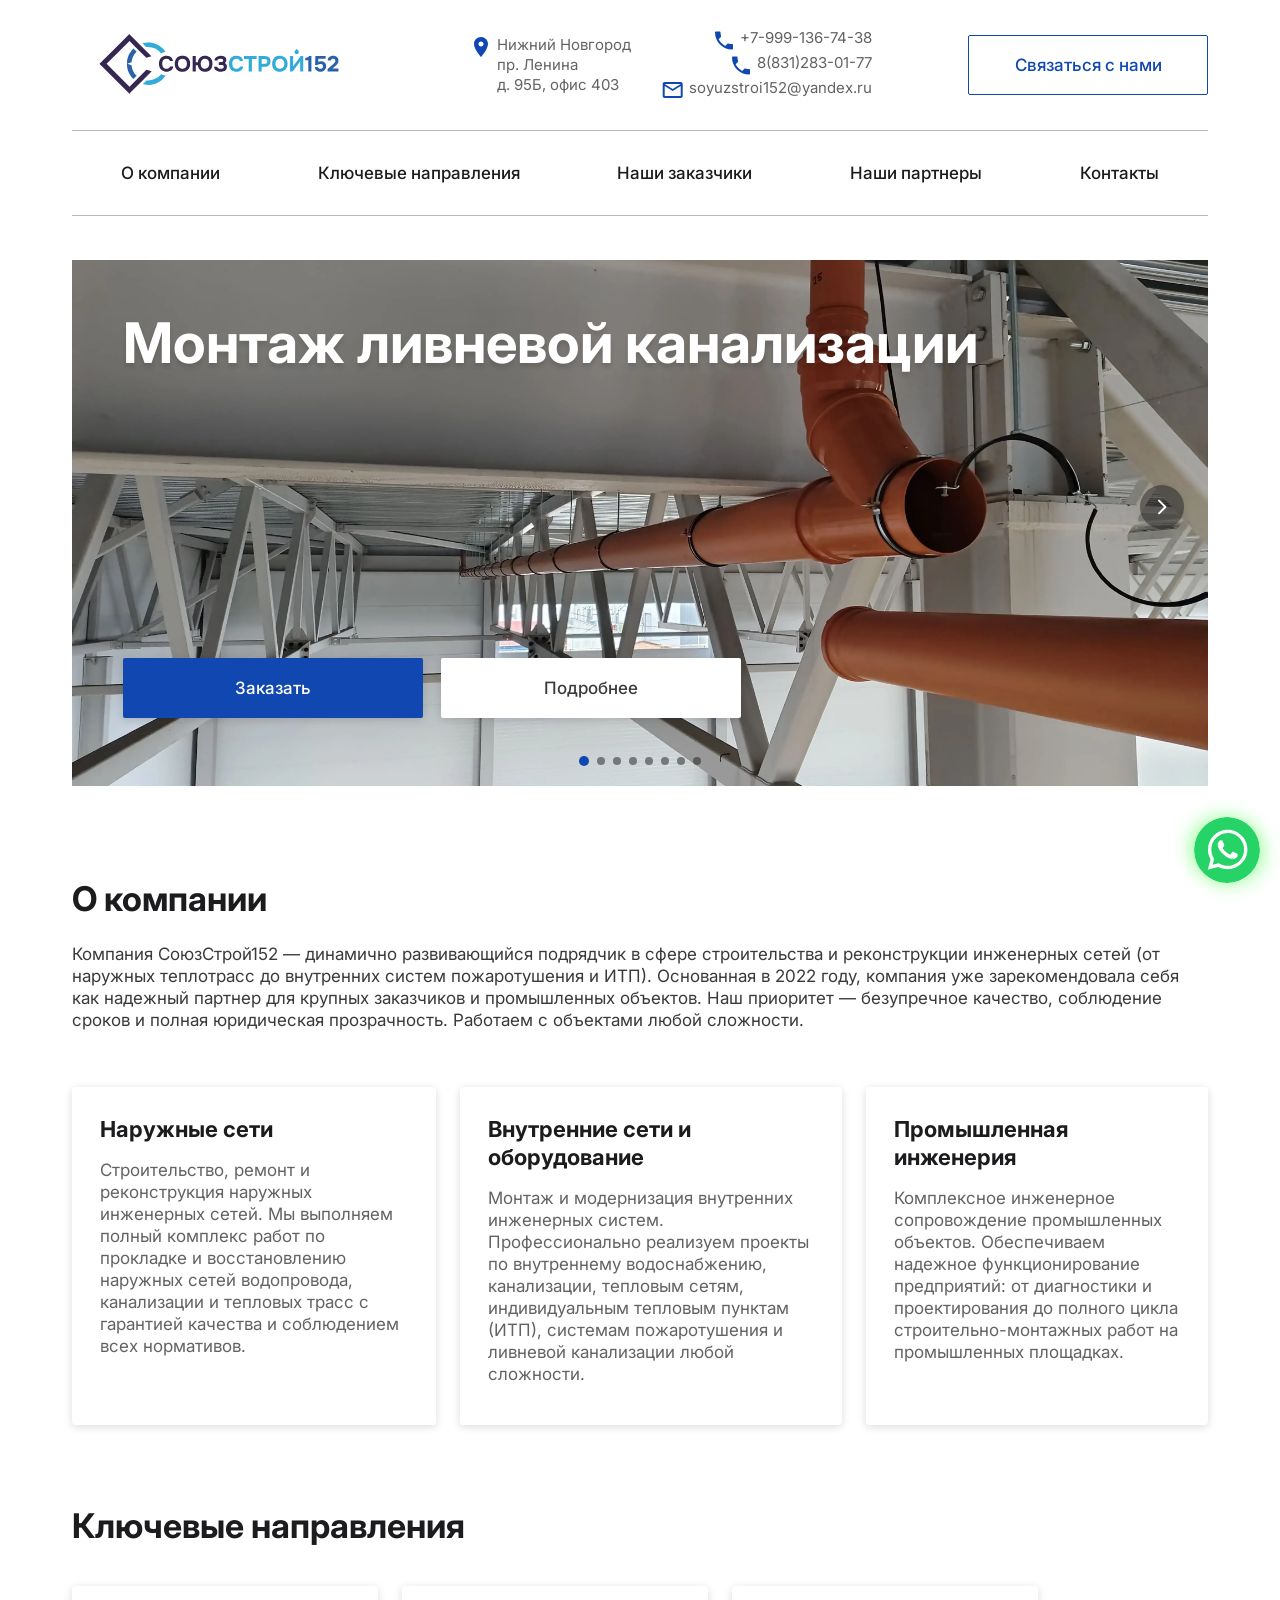
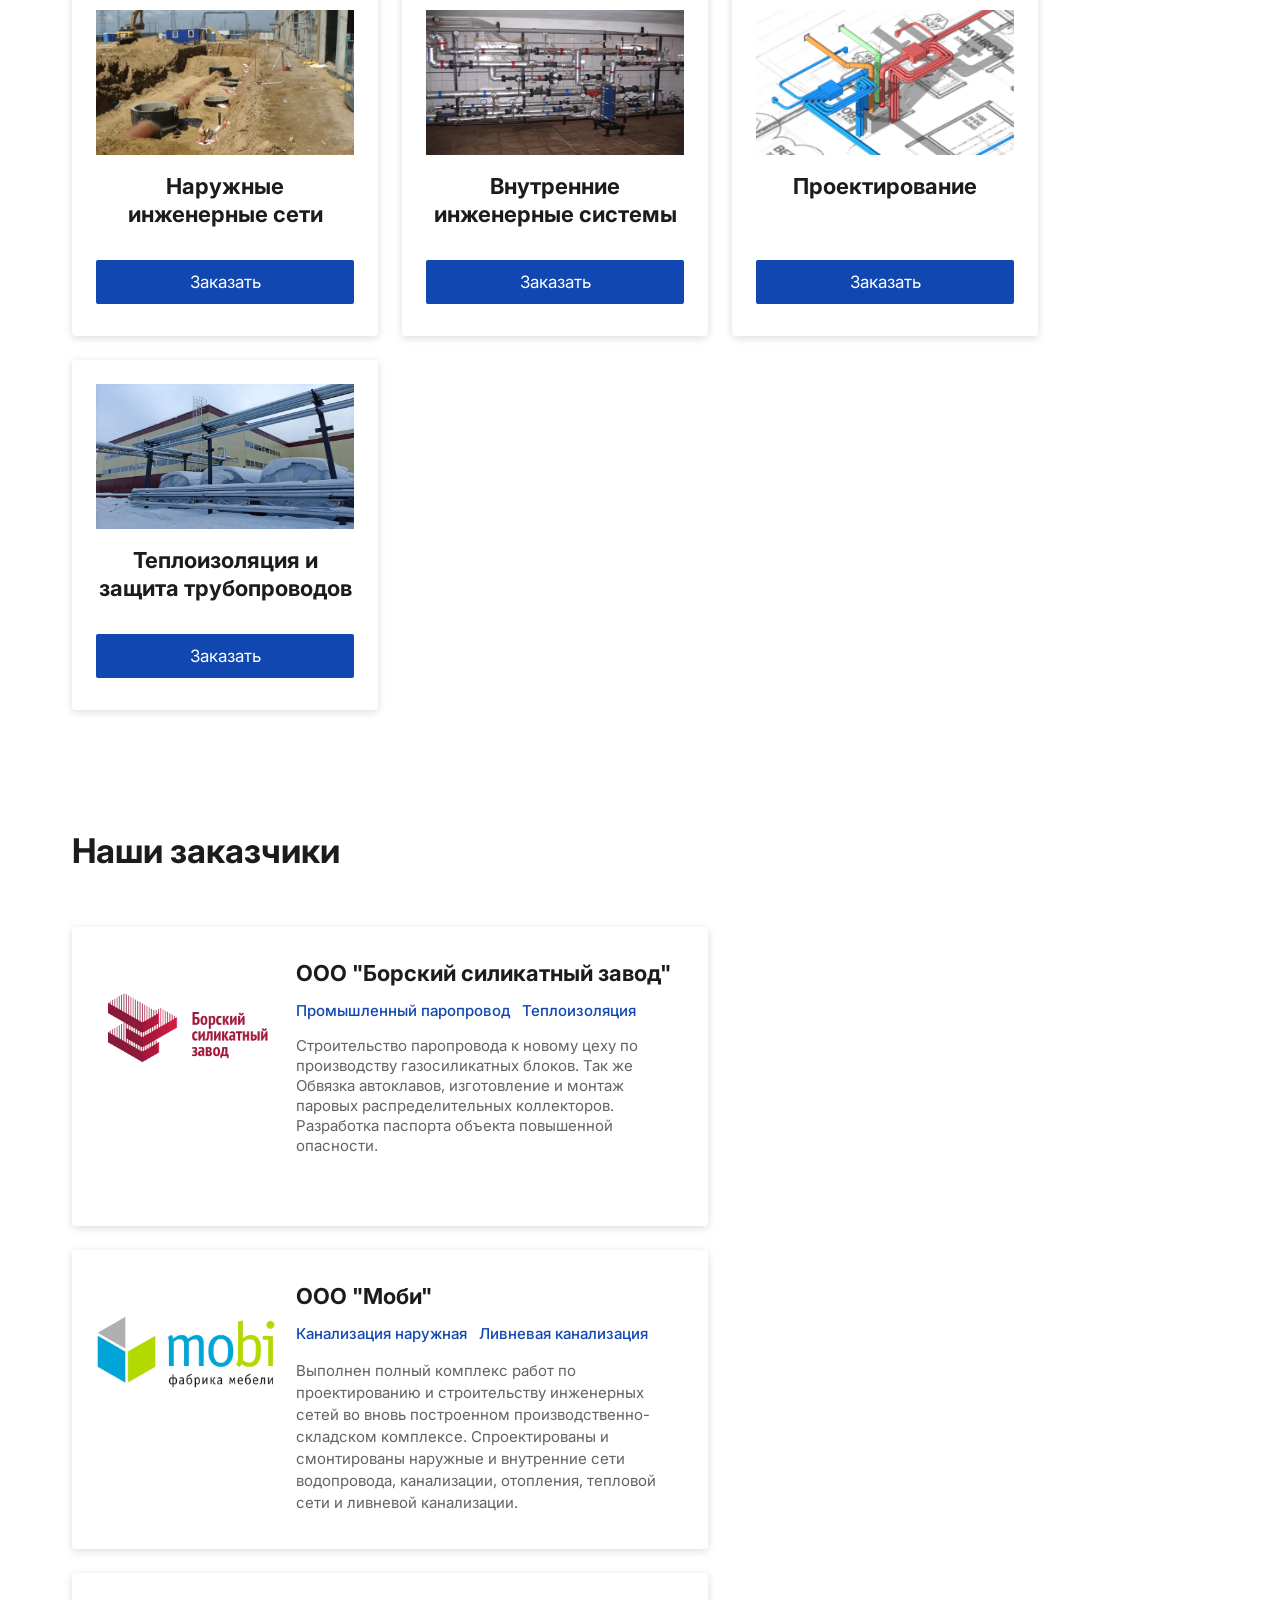
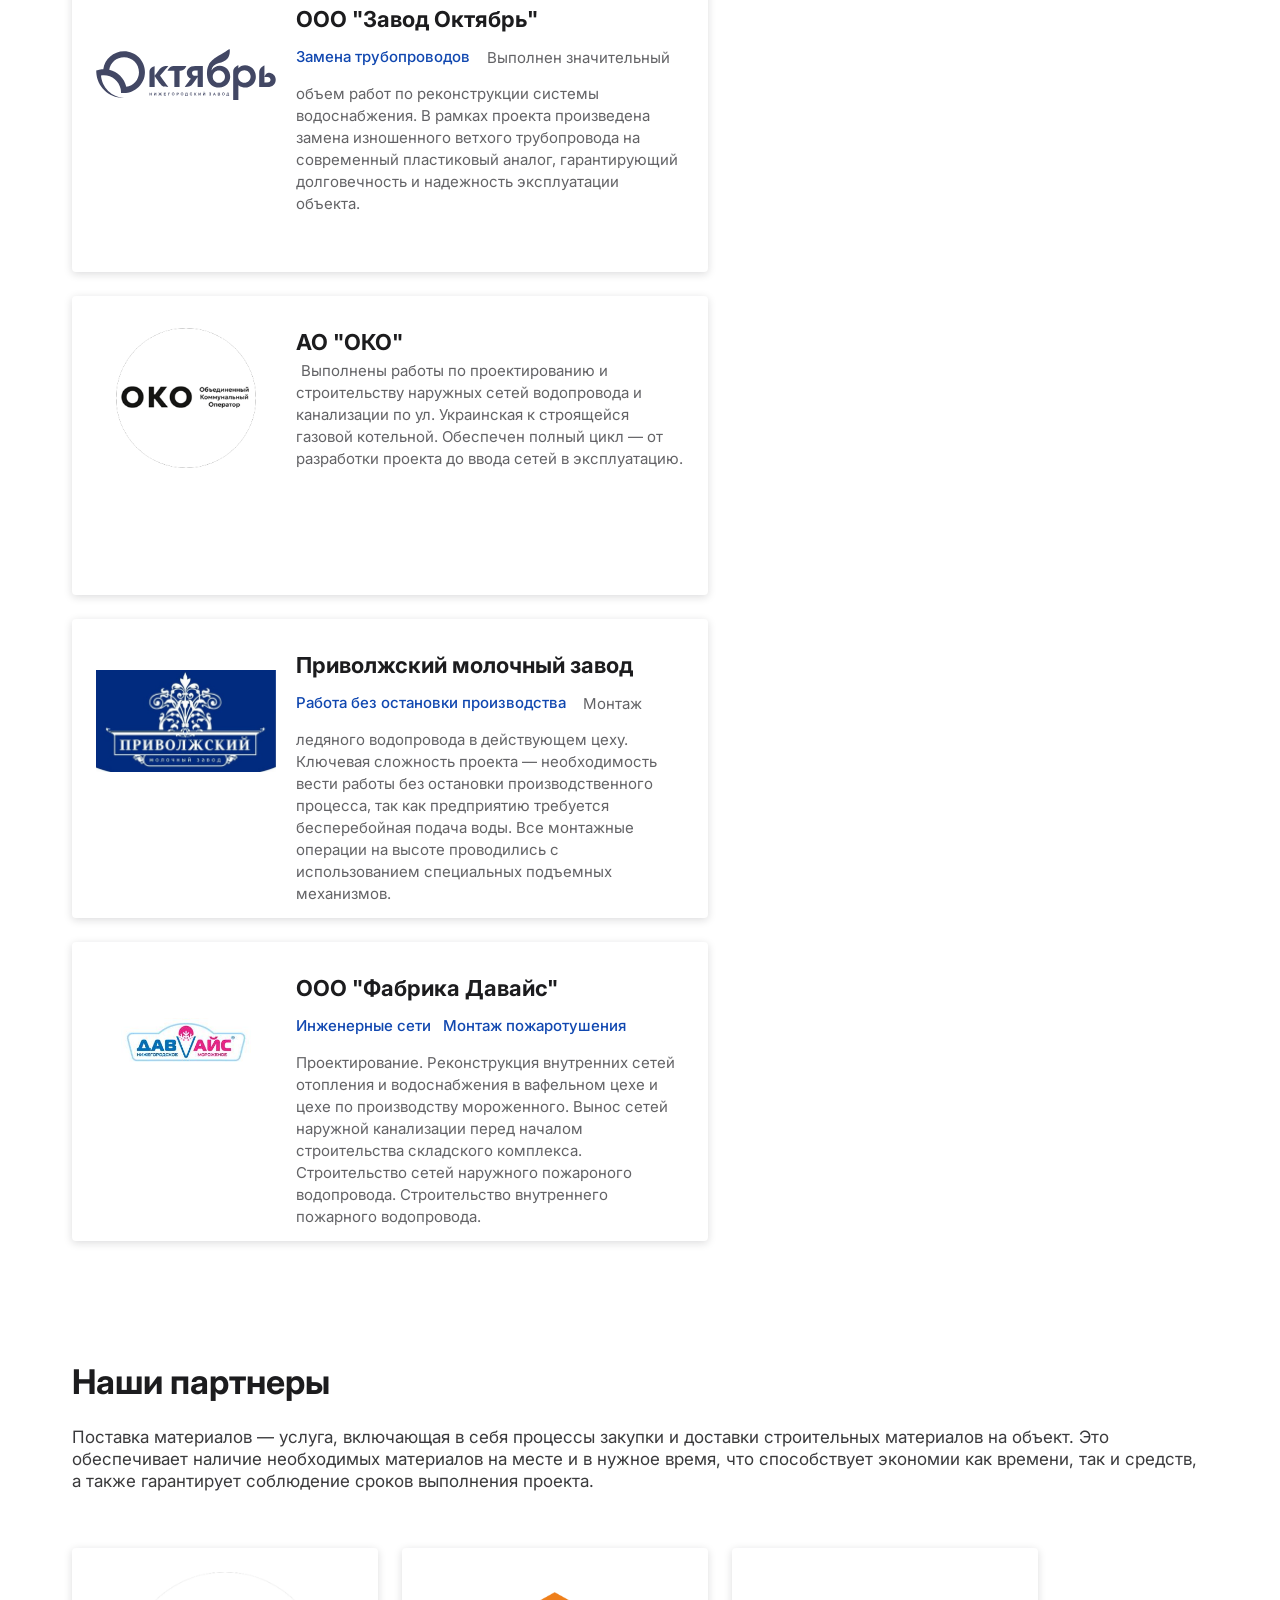
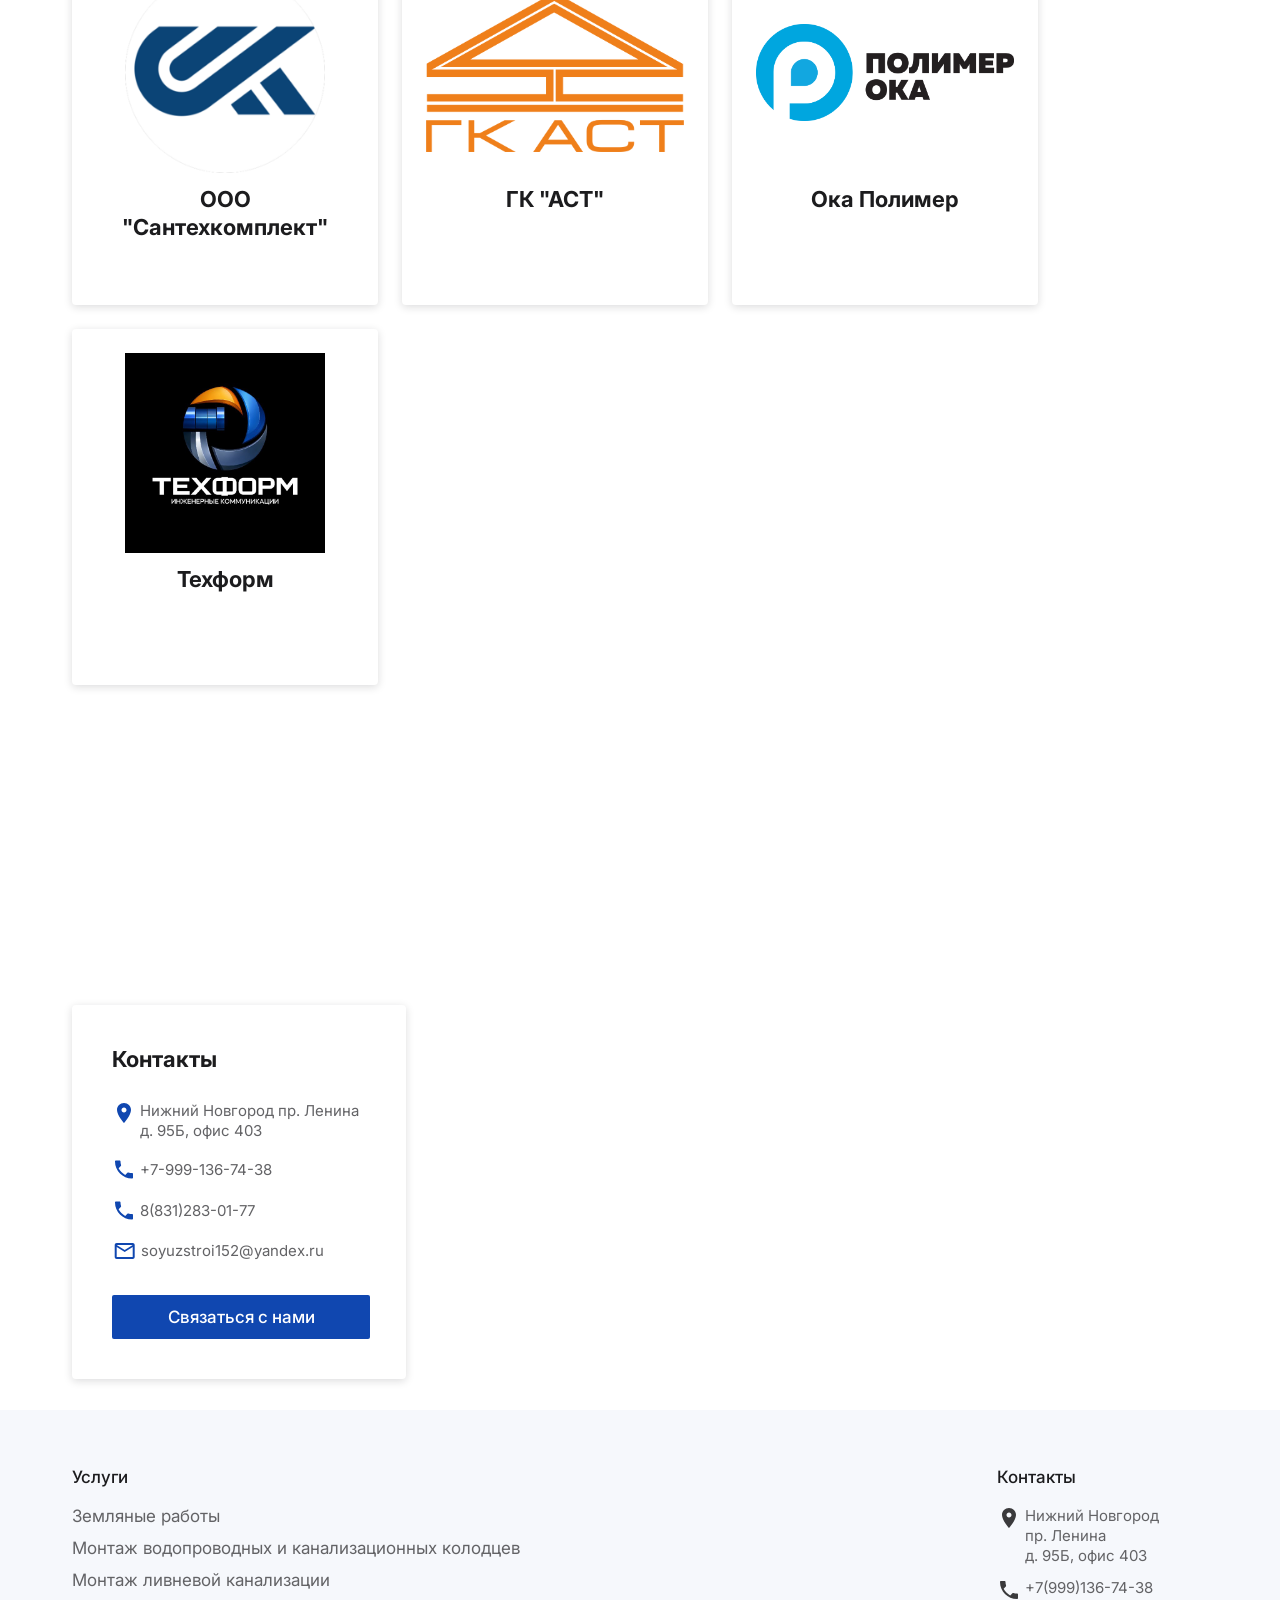
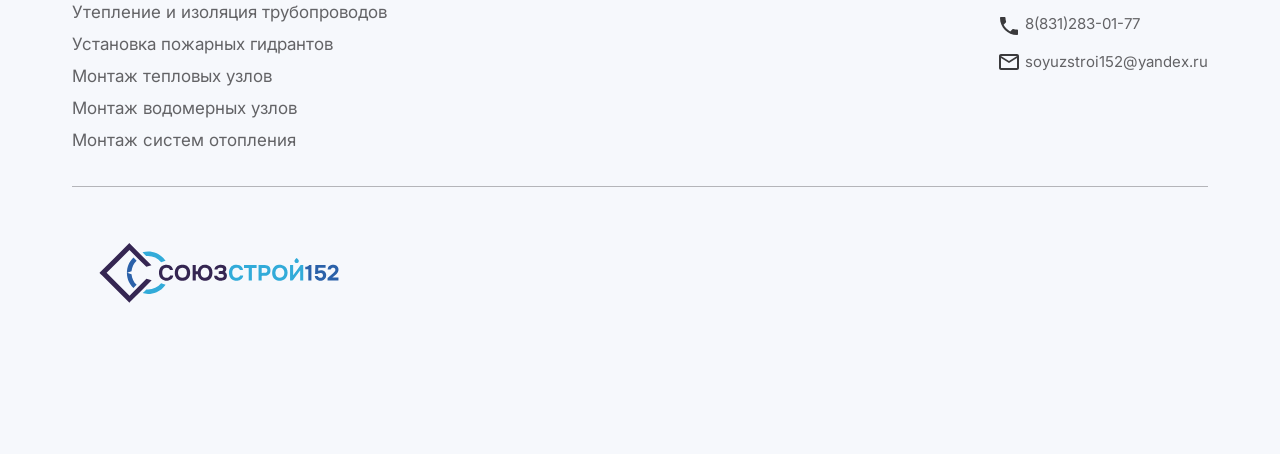
==== commit 90f0994f: "update phone" ====
--- a/index.html
+++ b/index.html
@@ -8,13 +8,13 @@
 
     <!-- Primary Meta Tags (для поисковых систем) -->
    <title>СоюзСтрой152 | Строительство и реконструкция инженерных сетей в Нижнем Новгороде</title>
-    <meta name="description" content="Строительство и реконструкция наружных и внутренних инженерных сетей в Нижнем Новгороде и области. Водопровод, канализация, отопление, ИТП, пожаротушение, ливневка, паропроводы. Работа с крупными заказчиками. Звоните: +7(920)020-62-77">
+    <meta name="description" content="Строительство и реконструкция наружных и внутренних инженерных сетей в Нижнем Новгороде и области. Водопровод, канализация, отопление, ИТП, пожаротушение, ливневка, паропроводы. Работа с крупными заказчиками. Звоните: +7(999)136-74-38">
     <meta name="keywords" content="строительство инженерных сетей Нижний Новгород, реконструкция, водопровод, канализация, отопление, ИТП, пожаротушение, монтаж на высоте, СоюзСтрой152">
     <meta name="robots" content="index, follow">
     <meta name="author" content="СоюзСтрой152">
     <!-- Open Graph Meta Tags -->
    <meta property="og:title" content="СоюзСтрой152 | Строительство и реконструкция инженерных сетей в Нижнем Новгороде">
-    <meta property="og:description" content="Строительство и реконструкция наружных и внутренних инженерных сетей. Водопровод, канализация, отопление, ИТП, пожаротушение. Работа с крупными заказчиками. +7(920)020-62-77">
+    <meta property="og:description" content="Строительство и реконструкция наружных и внутренних инженерных сетей. Водопровод, канализация, отопление, ИТП, пожаротушение. Работа с крупными заказчиками. +7(999)136-74-38">
     <meta property="og:image" content="https://www.soyuzstroi152.ru/assets/banners/Banner7.webp">
     <meta property="og:image:alt" content="СоюзСтрой152 - Строительство и реконструкция инженерных сетей в Нижнем Новгороде">
     <meta property="og:url" content="https://www.soyuzstroi152.ru">
@@ -26,7 +26,7 @@
     <meta name="twitter:card" content="summary_large_image">
     <meta name="twitter:title" content="СоюзСтрой152">
     <meta name="twitter:description"
-        content="Строительство и реконструкция наружных и внутренних инженерных сетей. Водопровод, канализация, отопление, ИТП, пожаротушение, ливневка, паропроводы. Работа с крупными заказчиками, монтаж на высоте, теплоизоляция. Надёжно и без остановки производства. Звоните: +7(920)020-62-77">
+        content="Строительство и реконструкция наружных и внутренних инженерных сетей. Водопровод, канализация, отопление, ИТП, пожаротушение, ливневка, паропроводы. Работа с крупными заказчиками, монтаж на высоте, теплоизоляция. Надёжно и без остановки производства. Звоните: +7(999)136-74-38">
     <meta name="twitter:image" content="https://www.soyuzstroi152.ru/assets/banners/Banner7.webp">
     <meta name="twitter:url" content="https://www.soyuzstroi152.ru">
     <!-- Yandex.Metrika counter -->
@@ -96,8 +96,8 @@
                     <div class="contacts-col-right" style="align-items: flex-end">
                         <div class="contacts-item">
                             <img src="assets/Phone.svg" alt="phone">
-                            <span href="tel:+79200206277"  class="contact-info">
-                                +7(920)020-62-77
+                            <span href="tel:+79991367438"  class="contact-info">
+                                +7-999-136-74-38
                             </span>
                         </div>
                         <div class="contacts-item">
@@ -113,7 +113,7 @@
                     </div>
                 </div>
             </div>
-                <a class="header-button" href="tel:+7(920)020-62-77">
+                <a class="header-button" href="tel:+7(999)136-74-38">
                     Связаться с нами
                 </a>
                 <div class="burger-menu">
@@ -143,7 +143,7 @@
                             <div class="contacts-item1">
                                 <img src="assets/Phone.svg" alt="phone" width="20">
                                 <h5>
-                                    +7(920)020-62-77
+                                   +7(999)136-74-38
                                 </h5>
                             </div>
                             <div class="contacts-item1">
@@ -152,7 +152,7 @@
                             </div>
                         </div>
                         <a class="menu-button"
-                            href="tel:+7(920)020-62-77">Связаться
+                            href="tel:+7(999)136-74-38">Связаться
                             с нами</a>
                     </div>
                 </div>
@@ -210,7 +210,7 @@
                             </div>
                             <div class="buttons">
                                 <button class="button1" onclick="openModal('form-modal')">Заказать</button>
-                                 <button class="button2"
+                                <button class="button2"
                                     onclick="goToLink('https://www.soyuzstroi152.ru/ustanovka-pozharnih-gidrantov')">Подробнее
                                 </button>
                             </div>
@@ -230,6 +230,9 @@
                             </div>
                             <div class="buttons">
                                 <button class="button1" onclick="openModal('form-modal')">Заказать</button>
+                                <button class="button2"
+                                    onclick="goToLink('https://www.soyuzstroi152.ru/uteplenie-i-izolyacia')">Подробнее
+                                </button>
                             </div>
                         </div>
                     </div>
@@ -247,6 +250,9 @@
                             </div>
                             <div class="buttons">
                                 <button class="button1" onclick="openModal('form-modal')">Заказать</button>
+                                 <button class="button2"
+                                    onclick="goToLink('https://www.soyuzstroi152.ru/zemlyanie-raboti')">Подробнее
+                                </button>
                             </div>
                         </div>
                     </div>
@@ -264,11 +270,14 @@
                             </div>
                             <div class="buttons">
                                 <button class="button1" onclick="openModal('form-modal')">Заказать</button>
-                            </div>
-                        </div>
-                    </div>
-                </div>
-                 <div class="slide show">
+                                <button class="button2"
+                                    onclick="goToLink('https://www.soyuzstroi152.ru/montazh-kolodtsev')">Подробнее
+                                </button>
+                            </div>
+                        </div>
+                    </div>
+                </div>
+                <div class="slide show">
                     <div class="banner">
                         <div class="image cover 54x25 mobile:3x2">
                             <img src="assets/banners/Banner6.webp"
@@ -298,6 +307,9 @@
                             </div>
                             <div class="buttons">
                                 <button class="button1" onclick="openModal('form-modal')">Заказать</button>
+                                <button class="button2"
+                                    onclick="goToLink('https://www.soyuzstroi152.ru/teplovie-uzli')">Подробнее
+                                </button>
                             </div>
                         </div>
                     </div>
@@ -1003,7 +1015,7 @@
                 </div>
                 <div class="contacts-item1">
                     <img class="contact-icon" src="assets/Phone.svg" alt="phone">
-                    <span class="contact-info">+7920020-62-77</span>
+                    <span class="contact-info">+7-999-136-74-38</span>
                 </div>
                  <div class="contacts-item1">
                     <img class="contact-icon" src="assets/Phone.svg" alt="phone">
@@ -1014,7 +1026,7 @@
                     <span class="contact-info">soyuzstroi152@yandex.ru</span>
                 </div>
             </div>
-            <a class="button3" href="tel:+7(920)020-62-77">Связаться с нами</a>
+            <a class="button3" href="tel:+79991367438">Связаться с нами</a>
         </div>
     </div>
     <iframe id="contacts" title="yandex-map" class="map" 
@@ -1043,12 +1055,12 @@
             <div class="footer-container">
                 <div class="footer-items">
                     <h4 class="link-heading">Услуги</h4>
-                    <a class="links" href="https://www.soyuzstroi152.ru/">Земляные работы</a>
-                    <a class="links" href="https://www.soyuzstroi152.ru/">Монтаж водопроводных и канализационных колодцев</a>
+                    <a class="links" href="https://www.soyuzstroi152.ru/zemlyanie-raboti">Земляные работы</a>
+                    <a class="links" href="https://www.soyuzstroi152.ru/montazh-kolodtsev">Монтаж водопроводных и канализационных колодцев</a>
                     <a class="links" href="https://www.soyuzstroi152.ru/montazh-livnevoi-kanalizacii">Монтаж ливневой канализации</a>
-                    <a class="links" href="https://www.soyuzstroi152.ru/">Утепление и изоляция трубопроводов</a>
+                    <a class="links" href="https://www.soyuzstroi152.ru/uteplenie-i-izolyacia">Утепление и изоляция трубопроводов</a>
                     <a class="links" href="https://www.soyuzstroi152.ru/ustanovka-pozharnih-gidrantov">Установка пожарных гидрантов</a>
-                    <a class="links" href="https://www.soyuzstroi152.ru/">Монтаж тепловых узлов</a>
+                    <a class="links" href="https://www.soyuzstroi152.ru/teplovie-uzli">Монтаж тепловых узлов</a>
                     <a class="links" href="https://www.soyuzstroi152.ru/">Монтаж водомерных узлов</a>
                     <a class="links" href="https://www.soyuzstroi152.ru/">Монтаж систем отопления</a>
                 </div>
@@ -1063,7 +1075,7 @@
                     </div>
                     <div class="item">
                         <img src="assets/phone-footer.svg" alt="phone">
-                        <span class="contact-info">+7(920)020-62-77 </span>
+                        <span class="contact-info">+7(999)136-74-38 </span>
                     </div>
                     <div class="item">
                         <img src="assets/phone-footer.svg" alt="phone">
@@ -1117,12 +1129,12 @@
                     <div class="accordion-section">
                         <h4 class="accordion-title">Услуги</h4>
                         <div class="accordion-content">
-                            <a class="links" href="https://www.soyuzstroi152.ru/">Земляные работы</a>
+                            <a class="links" href="https://www.soyuzstroi152.ru/zemlyanie-raboti">Земляные работы</a>
                             <a class="links" href="https://www.soyuzstroi152.ru/">Монтаж водопроводных и канализационных колодцев</a>
                             <a class="links" href="https://www.soyuzstroi152.ru/montazh-livnevoi-kanalizacii">Монтаж ливневой канализации</a>
-                            <a class="links" href="https://www.soyuzstroi152.ru/">Утепление и изоляция трубопроводов</a>
+                            <a class="links" href="https://www.soyuzstroi152.ru/uteplenie-i-izolyacia">Утепление и изоляция трубопроводов</a>
                             <a class="links" href="https://www.soyuzstroi152.ru/ustanovka-pozharnih-gidrantov">Установка пожарных гидрантов</a>
-                            <a class="links" href="https://www.soyuzstroi152.ru/">Монтаж тепловых узлов</a>
+                            <a class="links" href="https://www.soyuzstroi152.ru/teplovie-uzli">Монтаж тепловых узлов</a>
                             <a class="links" href="https://www.soyuzstroi152.ru/">Монтаж водомерных узлов</a>
                             <a class="links" href="https://www.soyuzstroi152.ru/">Монтаж систем отопления</a>
                         </div>
@@ -1136,12 +1148,12 @@
                     </div>
                     <div class="item">
                         <img src="assets/phone-footer.svg" alt="phone" width="20">
-                        <span class="contact-info">+7-920-020-62-77
+                        <span class="contact-info">+7-999-136-74-38
                             (Отдел логистики)</span>
                     </div>
                     <div class="item">
                         <img src="assets/phone-footer.svg" alt="phone" width="20">
-                        <span class="contact-info">+7-920-020-62-77
+                        <span class="contact-info">+7-999-136-74-38
                             (Отдел спецтехники)</span>
                     </div>
                     <div class="item">
@@ -1190,7 +1202,7 @@
                     <label>Номер телефона</label>
                     <input type="tel" id="phone" name="phone" required
                         pattern="\+?\d{1,3}?\s?\(?\d{3}\)?\s?\d{3}[-\s]?\d{2}[-\s]?\d{2}"
-                        placeholder="+7(920)-020-62-77">
+                        placeholder="+7-999-136-74-38">
                 </div>
                 <div class="modal-item">
                     <label>Комментарий</label>
